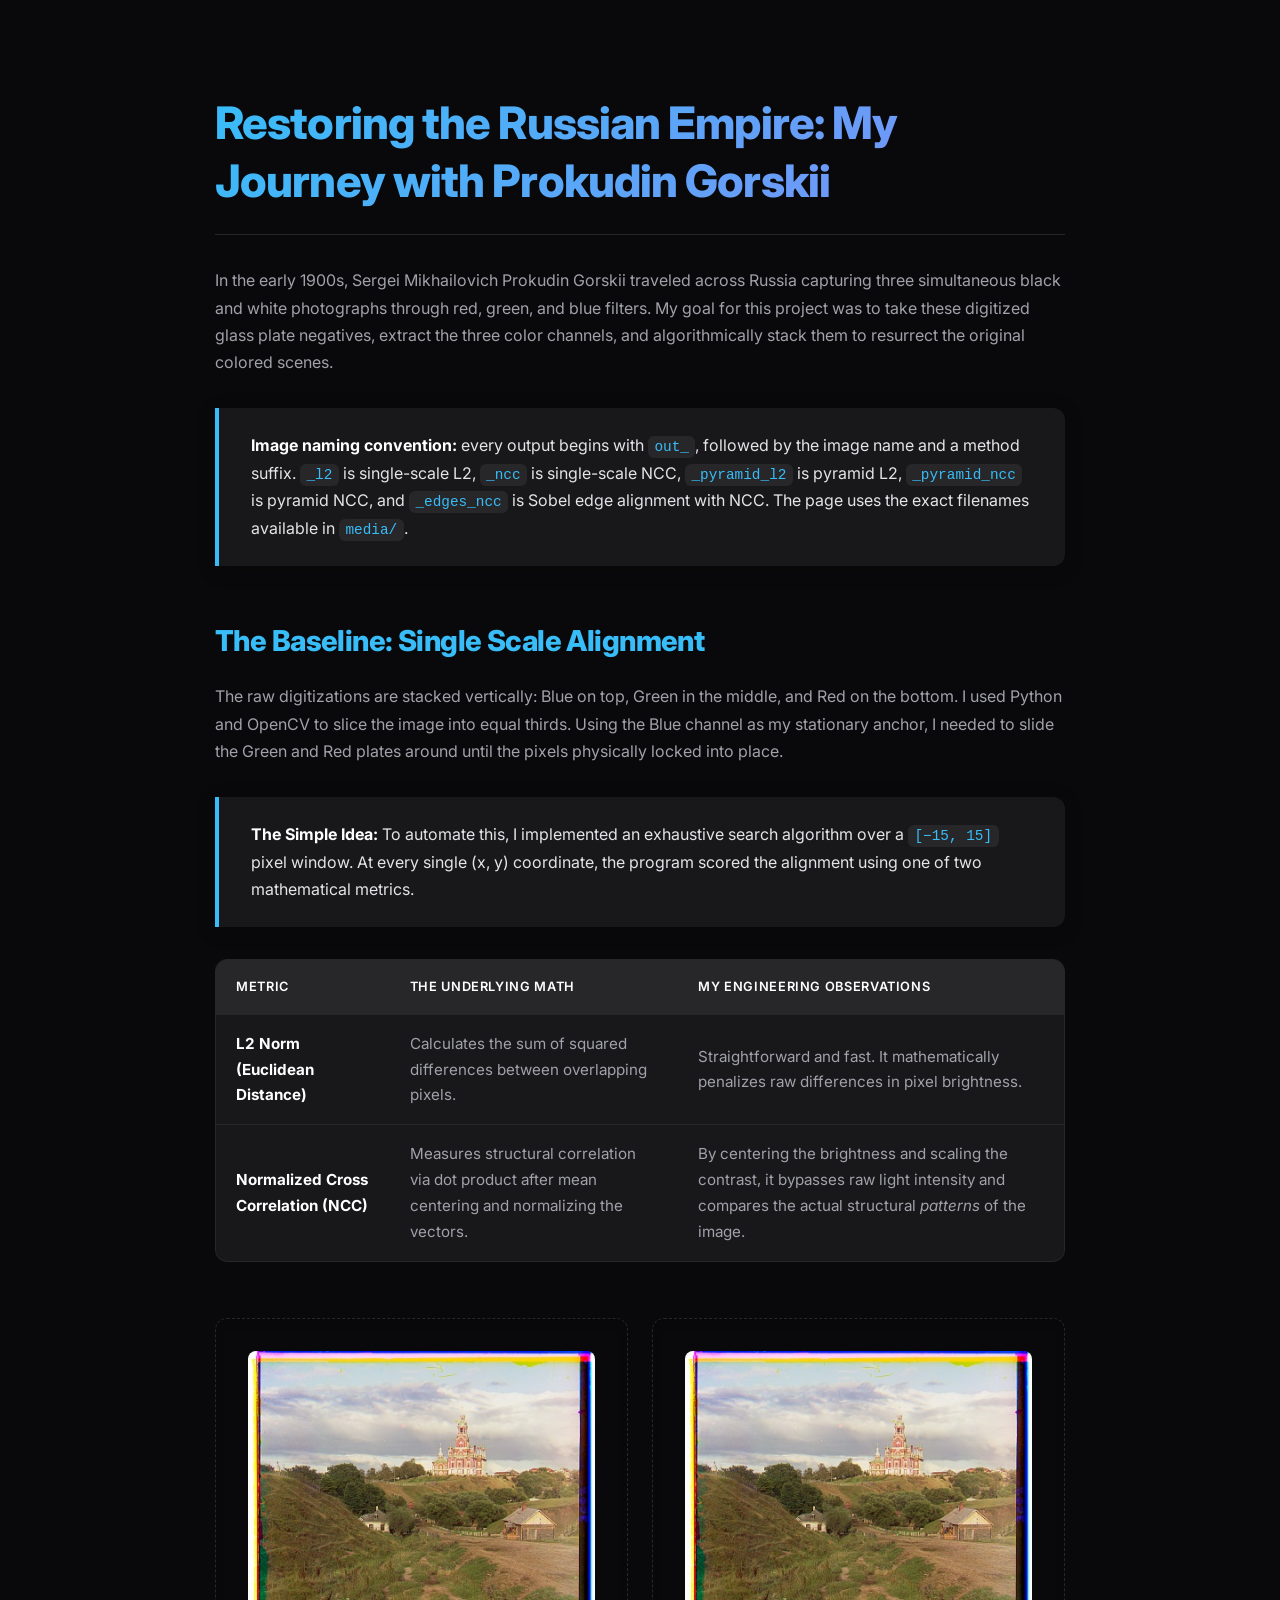
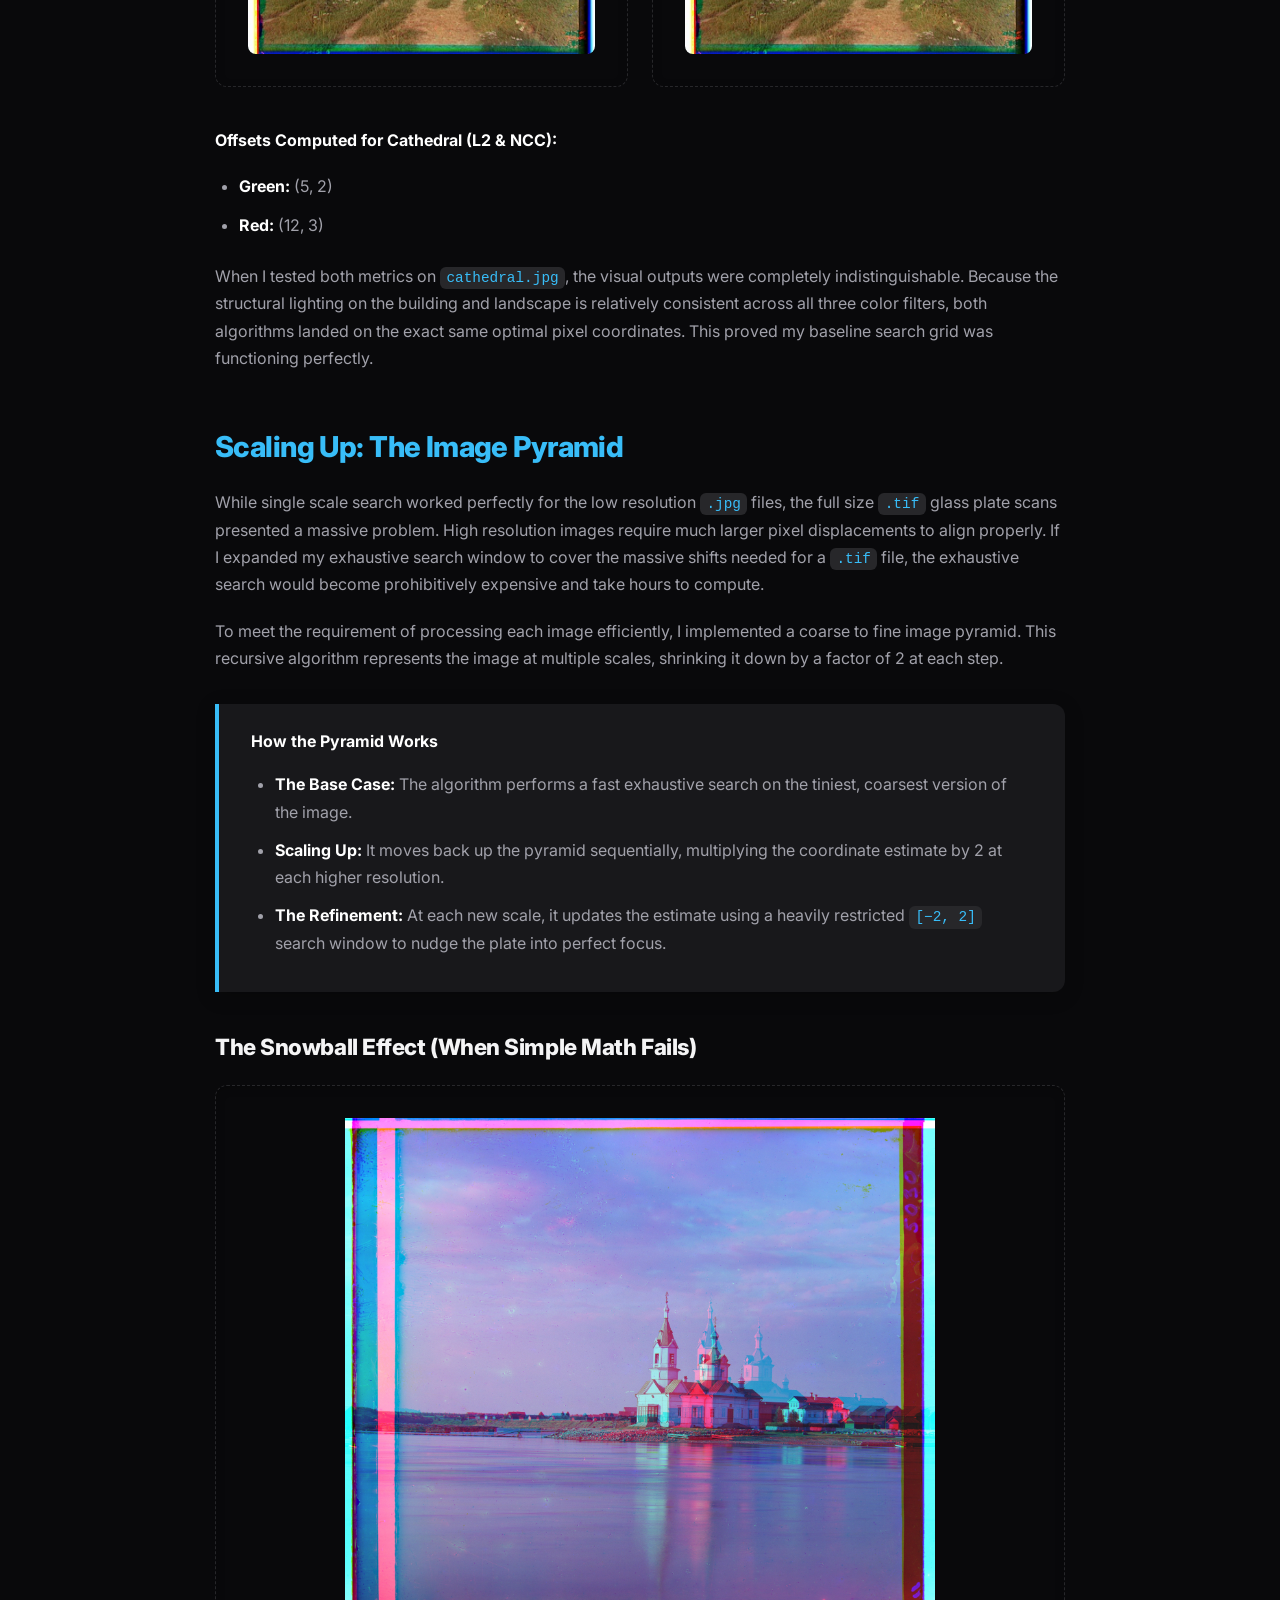
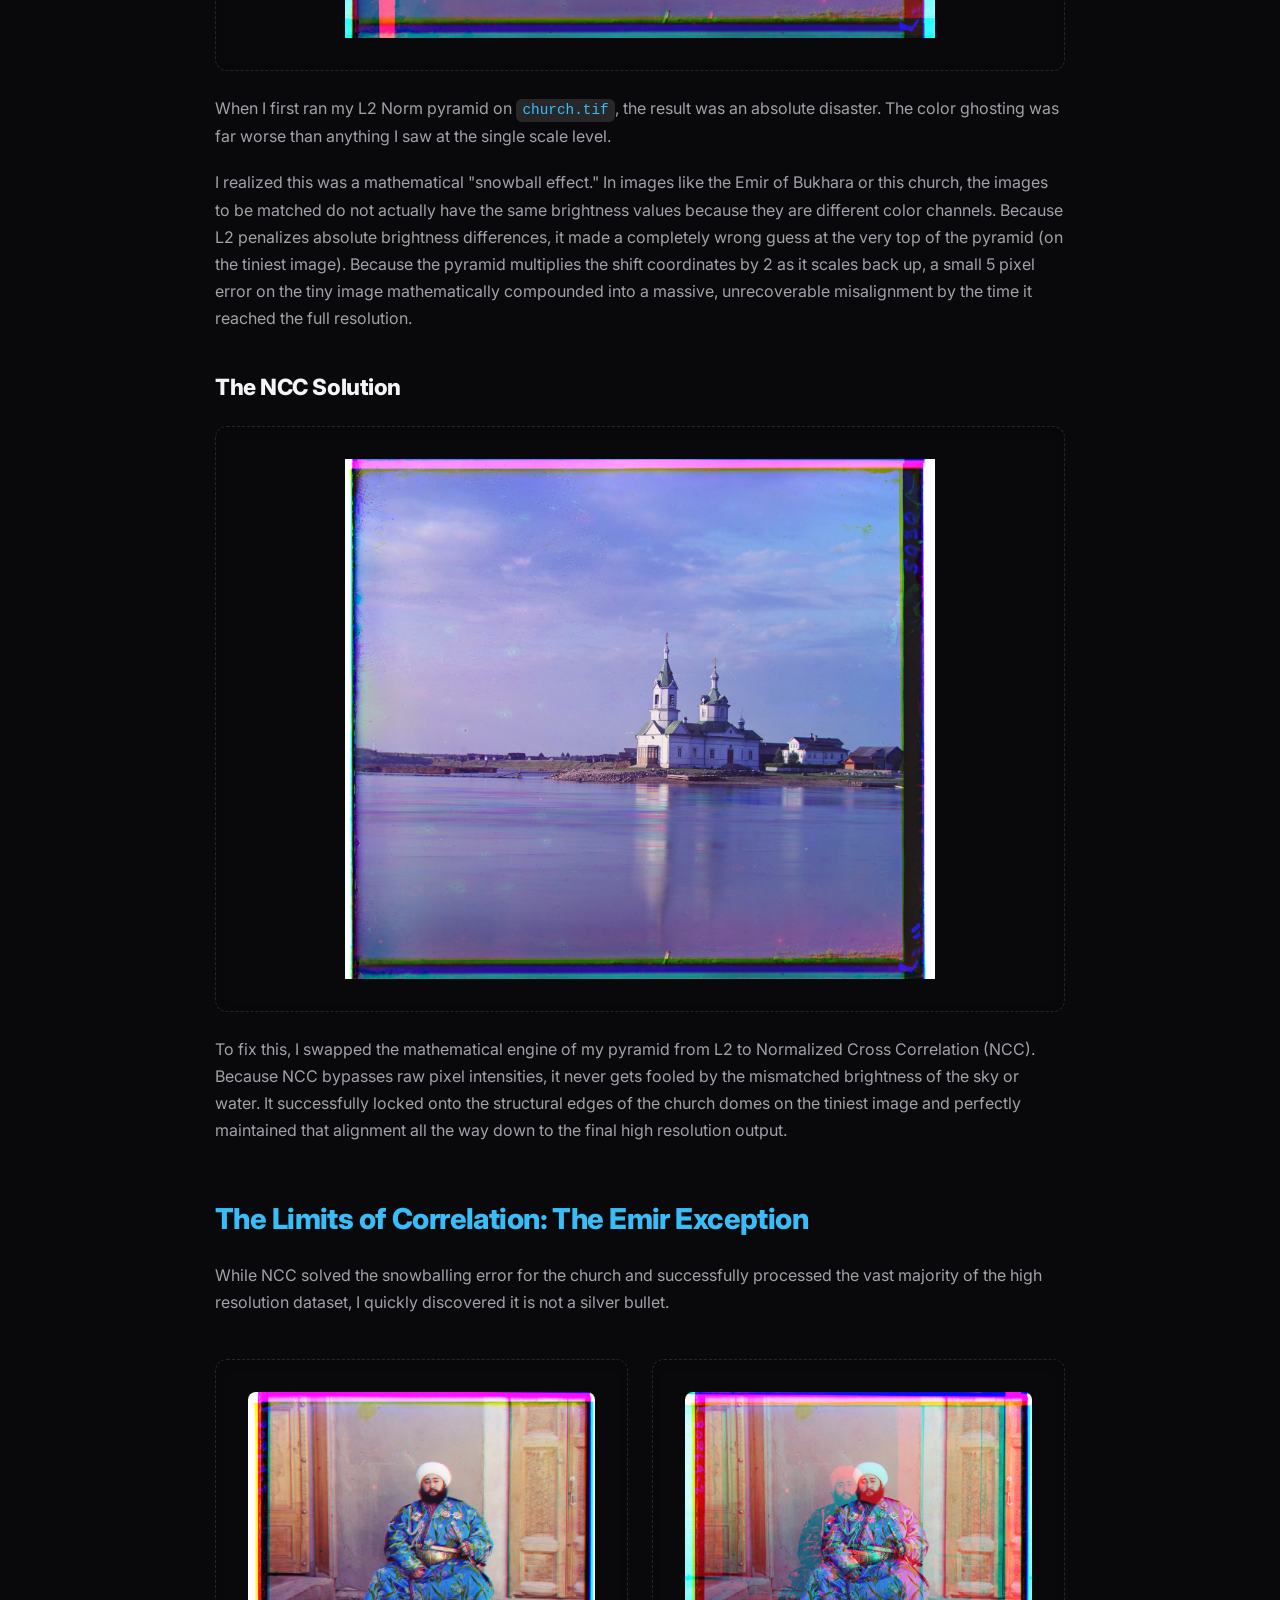
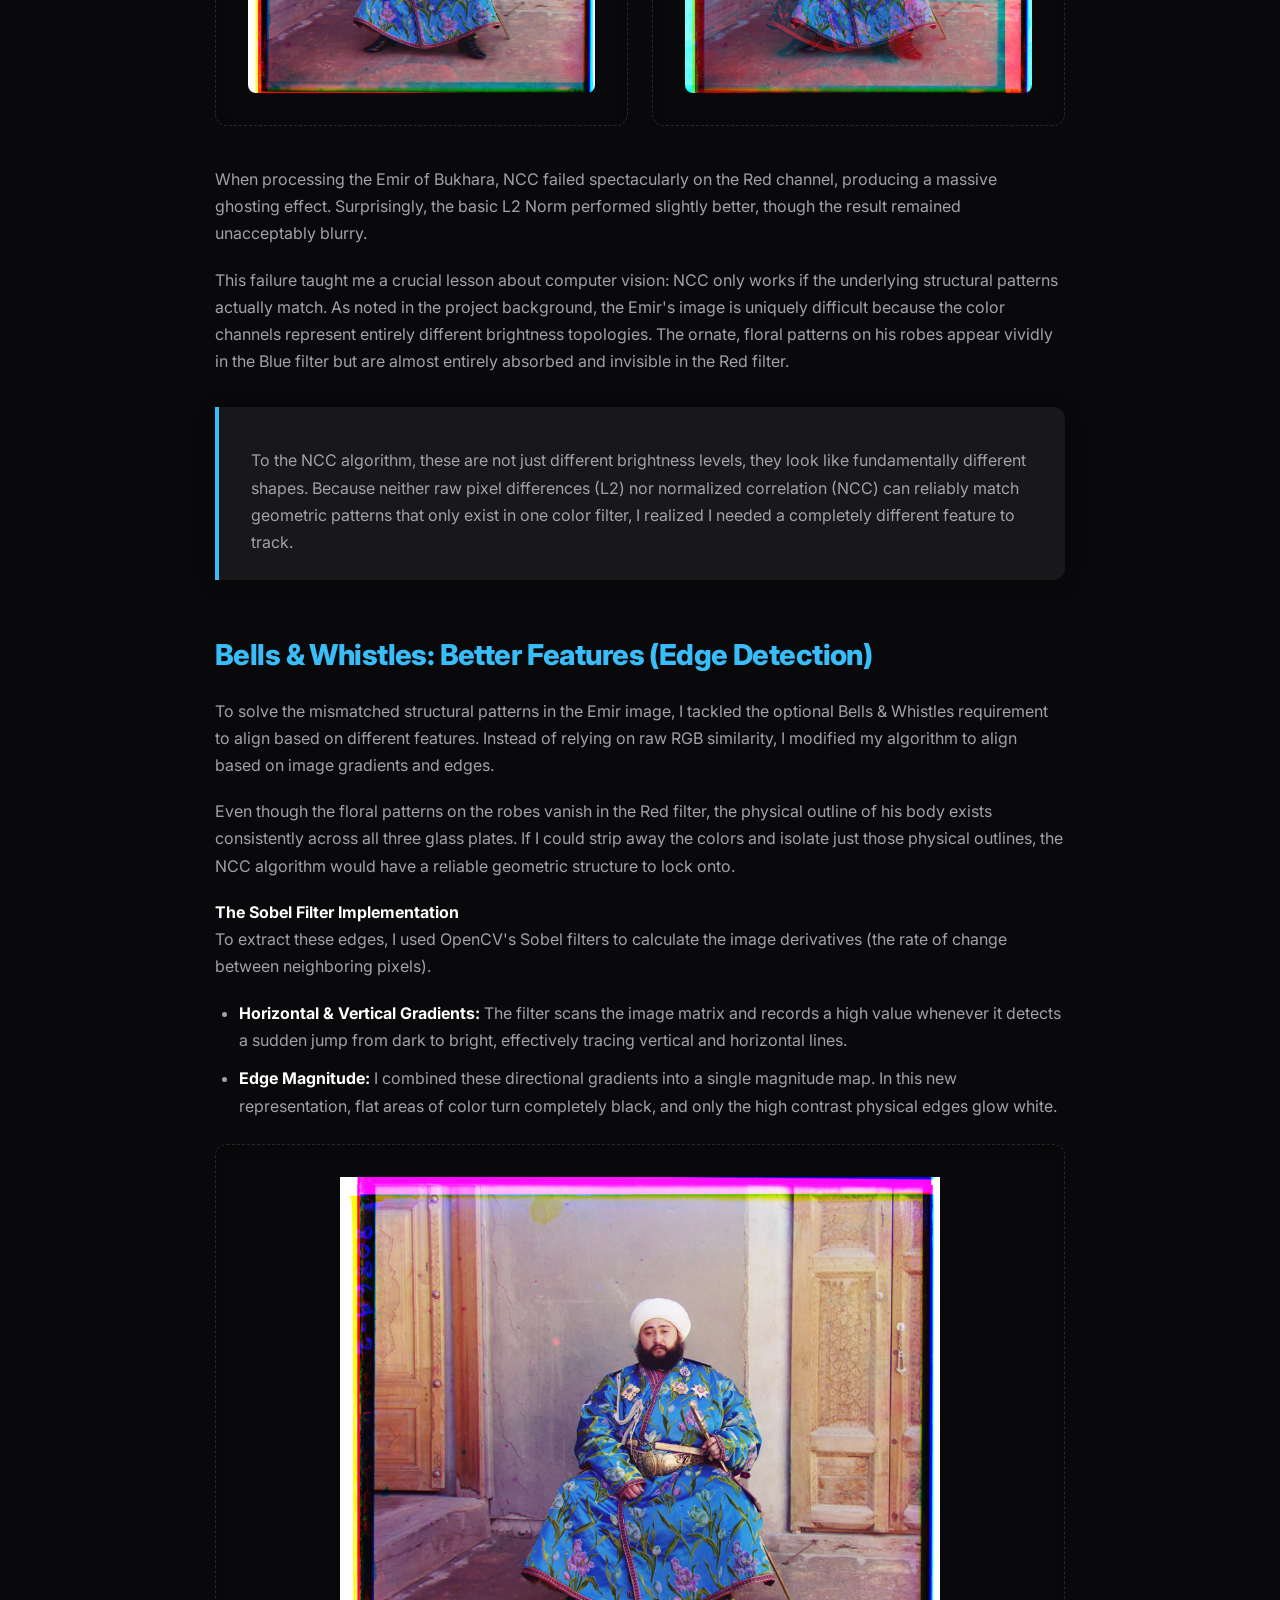
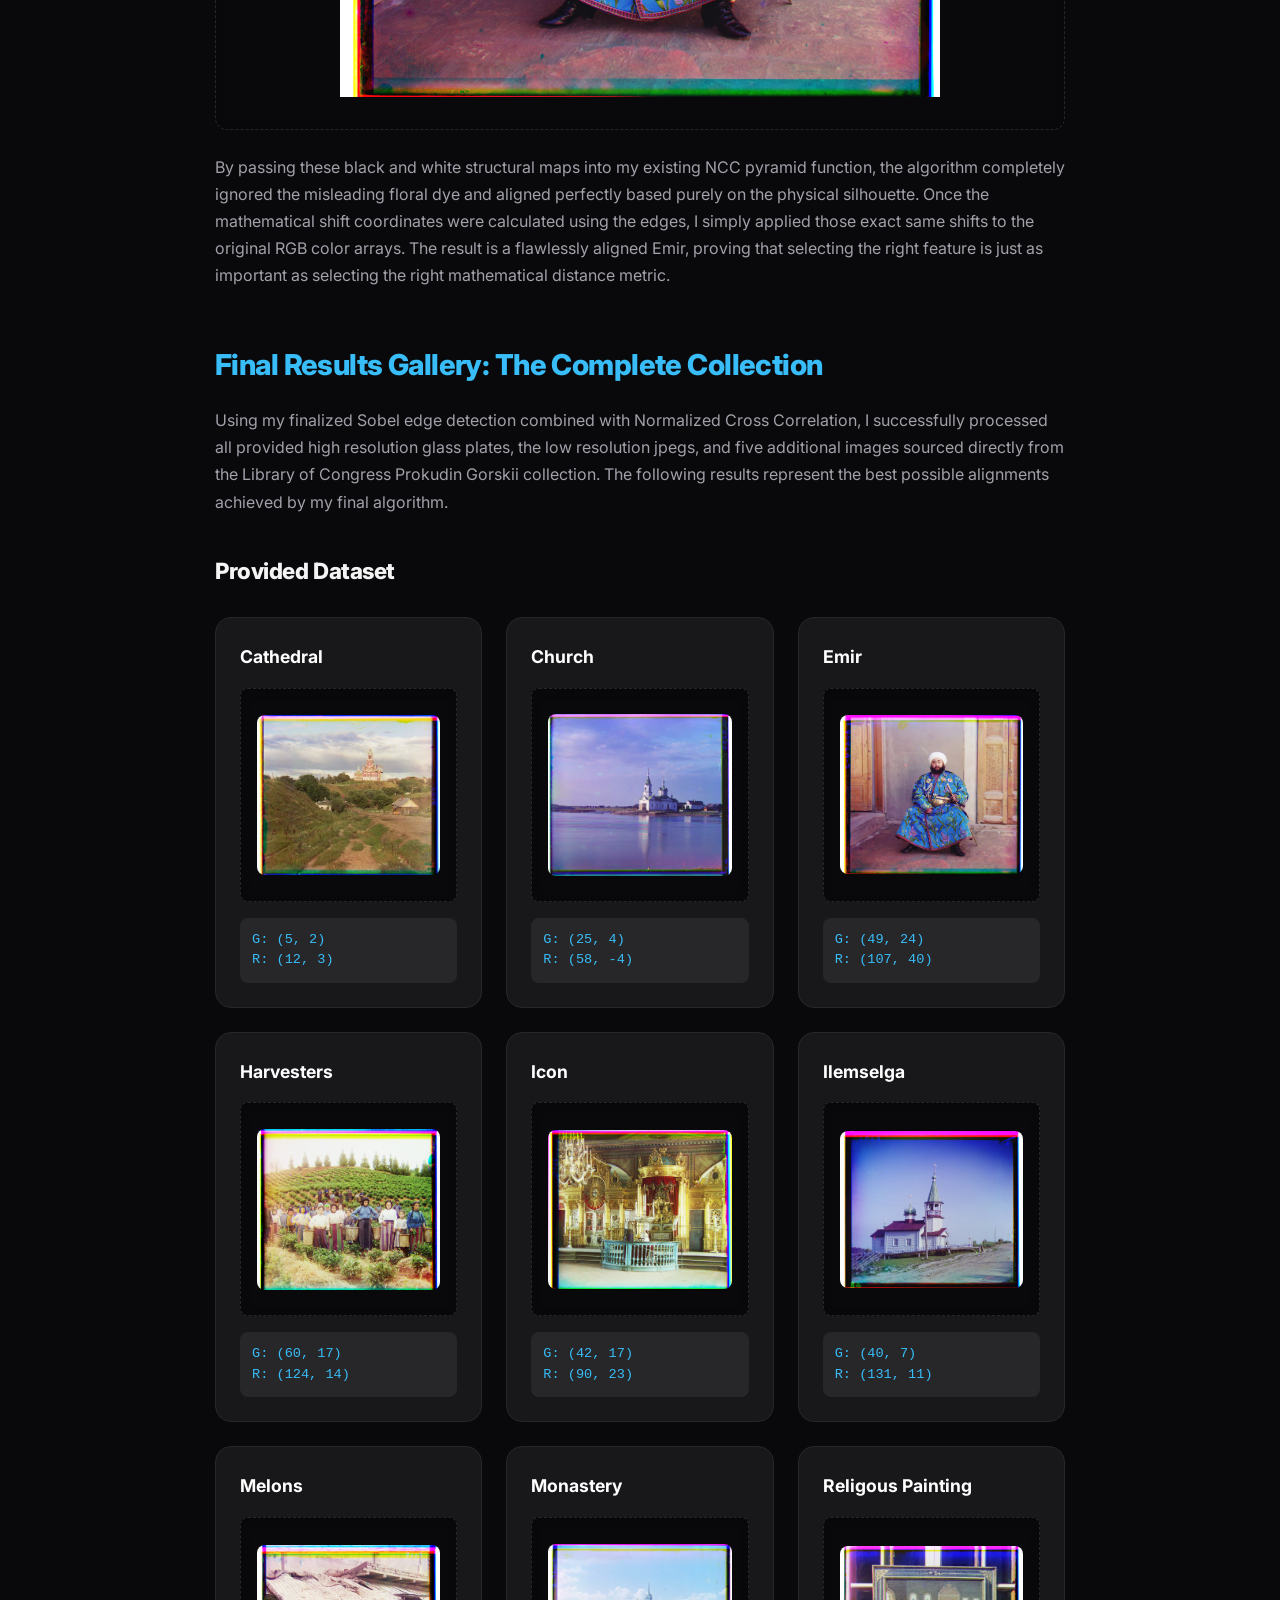
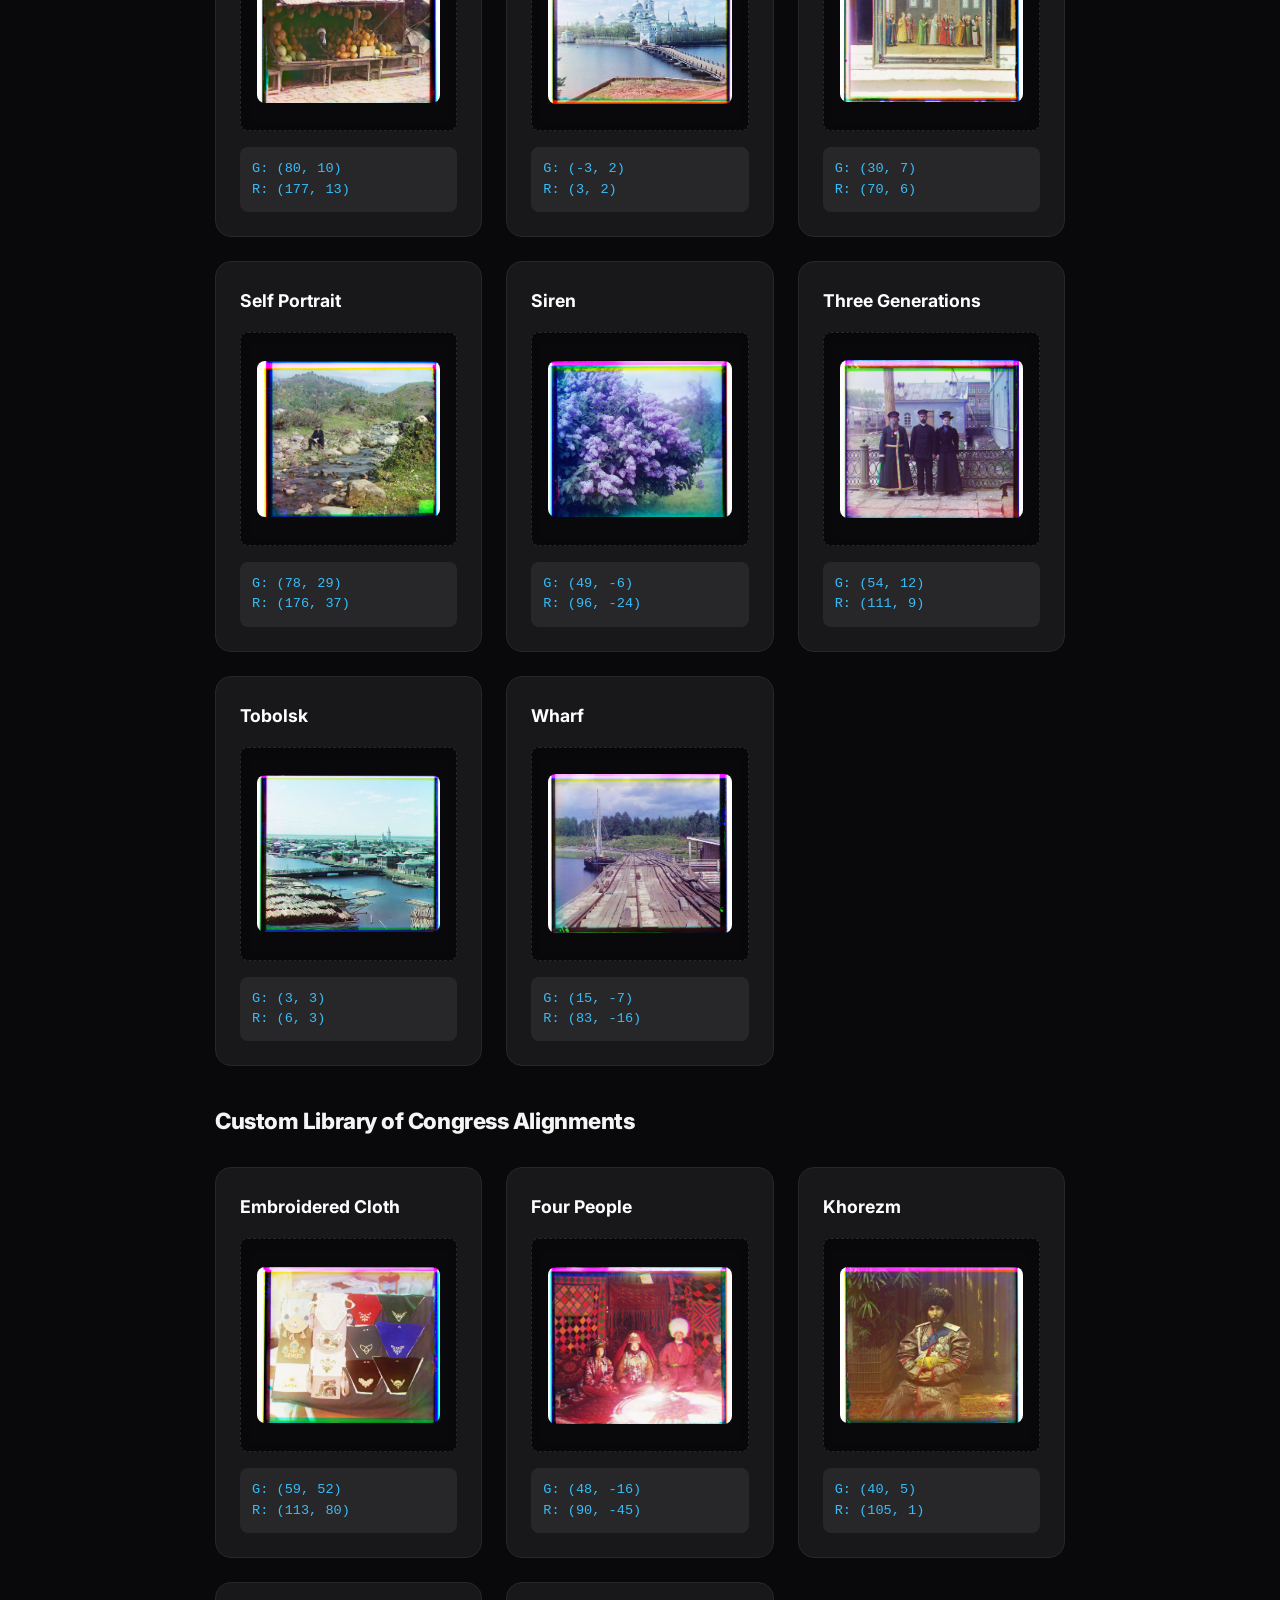
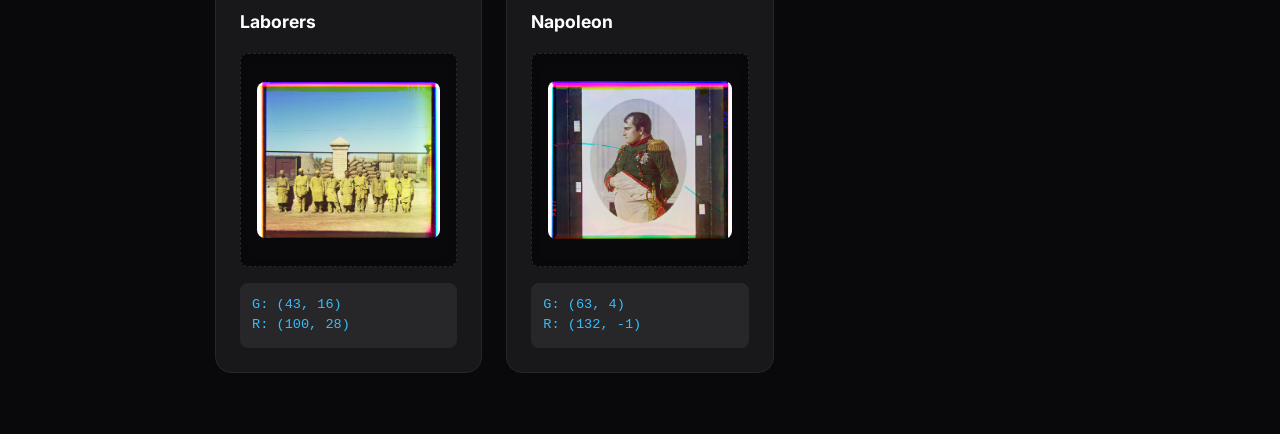
==== 1/index.html @ c51efae5 "project 1" ====
<!DOCTYPE html>
<html lang="en">
<head>
    <meta charset="UTF-8">
    <meta name="viewport" content="width=device-width, initial-scale=1.0">
    <title>Restoring the Russian Empire: My Journey with Prokudin Gorskii</title>
    <style>
        @import url('https://fonts.googleapis.com/css2?family=Inter:wght@400;600;800&display=swap');

        :root {
            --bg-color: #09090b; 
            --surface: #18181b; 
            --surface-hover: #27272a; 
            --border-color: #27272a;
            --text-main: #e4e4e7; 
            --text-muted: #a1a1aa; 
            --accent-color: #38bdf8; 
            --accent-gradient: linear-gradient(135deg, #38bdf8, #818cf8);
        }

        body {
            font-family: 'Inter', -apple-system, BlinkMacSystemFont, sans-serif;
            line-height: 1.7;
            color: var(--text-main);
            background-color: var(--bg-color);
            max-width: 850px;
            margin: 0 auto;
            padding: 4rem 2rem;
        }

        h1, h2, h3 {
            color: #ffffff;
            line-height: 1.3;
            font-weight: 800;
            letter-spacing: -0.02em;
        }

        h1 { 
            font-size: 2.8rem; 
            background: var(--accent-gradient);
            -webkit-background-clip: text;
            -webkit-text-fill-color: transparent;
            border-bottom: 1px solid var(--border-color); 
            padding-bottom: 1.5rem;
            margin-bottom: 2rem;
        }
        
        h2 { font-size: 1.8rem; margin-top: 3.5rem; color: var(--accent-color); }
        h3 { font-size: 1.4rem; margin-top: 2.5rem; color: #f4f4f5; }

        p { margin-bottom: 1.2rem; color: var(--text-muted); }
        strong { color: #ffffff; }

        .callout {
            background-color: var(--surface);
            border-left: 4px solid var(--accent-color);
            padding: 1.5rem 2rem;
            margin: 2rem 0;
            border-radius: 0 12px 12px 0;
            box-shadow: 0 4px 20px rgba(0,0,0,0.2);
        }

        .callout p:last-child, .callout ul:last-child { margin-bottom: 0; }

        table {
            width: 100%;
            border-collapse: separate;
            border-spacing: 0;
            margin: 2rem 0;
            background: var(--surface);
            border-radius: 12px;
            overflow: hidden;
            border: 1px solid var(--border-color);
        }

        th, td {
            padding: 16px 20px;
            text-align: left;
            border-bottom: 1px solid var(--border-color);
        }

        td { color: var(--text-muted); font-size: 0.95rem; }
        
        th {
            background-color: var(--surface-hover);
            color: #ffffff;
            font-weight: 600;
            text-transform: uppercase;
            font-size: 0.8rem;
            letter-spacing: 0.05em;
        }

        tr:last-child td { border-bottom: none; }

        ul { padding-left: 1.5rem; margin-bottom: 1.5rem; color: var(--text-muted); }
        li { margin-bottom: 0.7rem; }

        code {
            background: var(--surface-hover);
            color: var(--accent-color);
            padding: 0.2rem 0.4rem;
            border-radius: 6px;
            font-family: ui-monospace, SFMono-Regular, Menlo, Monaco, Consolas, monospace;
            font-size: 0.9em;
        }

        .image-placeholder {
            background-color: var(--bg-color);
            border: 1px dashed var(--border-color);
            color: var(--text-muted);
            padding: 2rem;
            text-align: center;
            font-family: ui-monospace, monospace;
            font-size: 0.85rem;
            margin: 1.5rem 0;
            border-radius: 12px;
            display: flex;
            align-items: center;
            justify-content: center;
            min-height: 250px;
            box-shadow: inset 0 2px 10px rgba(0,0,0,0.2);
        }

        .image-placeholder img {
            display: block;
            width: 100%;
            height: auto;
            max-height: 520px;
            object-fit: contain;
            border-radius: 8px;
        }

        .side-by-side {
            display: grid;
            grid-template-columns: 1fr 1fr;
            gap: 1.5rem;
        }

        .gallery {
            display: grid;
            grid-template-columns: repeat(auto-fit, minmax(240px, 1fr));
            gap: 1.5rem;
            margin-top: 2rem;
        }

        .gallery-item {
            background: var(--surface);
            padding: 1.5rem;
            border-radius: 16px;
            border: 1px solid var(--border-color);
            transition: transform 0.2s ease, border-color 0.2s ease;
            display: flex;
            flex-direction: column;
        }

        .gallery-item:hover {
            transform: translateY(-4px);
            border-color: var(--text-muted);
        }

        .gallery-item strong {
            font-size: 1.1rem;
            margin-bottom: 1rem;
            display: block;
            color: #ffffff;
        }

        .gallery-item .image-placeholder {
            min-height: 180px;
            margin-top: 0;
            margin-bottom: 1rem;
            padding: 1rem;
            border-radius: 8px;
        }

        .coords {
            font-family: ui-monospace, monospace;
            font-size: 0.85rem;
            color: var(--accent-color);
            background: var(--surface-hover);
            padding: 0.75rem;
            border-radius: 8px;
            line-height: 1.5;
        }

        @media print {
            body { background: white; color: black; max-width: 100%; padding: 0; }
            h1, h2, h3, strong { color: black; -webkit-text-fill-color: black; }
            p, li, td { color: #333; }
            .callout { border-left-color: #222; background: #f5f5f5; box-shadow: none; }
            .gallery-item, table { border: 1px solid #ddd; background: white; }
            .gallery { page-break-inside: avoid; }
            .image-placeholder { background: #fafafa; border-color: #ccc; }
            code, .coords { background: #f5f5f5; color: black; }
        }
    </style>
</head>
<body>

    <h1>Restoring the Russian Empire: My Journey with Prokudin Gorskii</h1>

    <p>In the early 1900s, Sergei Mikhailovich Prokudin Gorskii traveled across Russia capturing three simultaneous black and white photographs through red, green, and blue filters. My goal for this project was to take these digitized glass plate negatives, extract the three color channels, and algorithmically stack them to resurrect the original colored scenes.</p>

    <div class="callout">
        <strong>Image naming convention:</strong> every output begins with <code>out_</code>, followed by the image name and a method suffix. <code>_l2</code> is single-scale L2, <code>_ncc</code> is single-scale NCC, <code>_pyramid_l2</code> is pyramid L2, <code>_pyramid_ncc</code> is pyramid NCC, and <code>_edges_ncc</code> is Sobel edge alignment with NCC. The page uses the exact filenames available in <code>media/</code>.
    </div>

    <h2>The Baseline: Single Scale Alignment</h2>
    
    <p>The raw digitizations are stacked vertically: Blue on top, Green in the middle, and Red on the bottom. I used Python and OpenCV to slice the image into equal thirds. Using the Blue channel as my stationary anchor, I needed to slide the Green and Red plates around until the pixels physically locked into place.</p>

    <div class="callout">
        <strong>The Simple Idea:</strong> To automate this, I implemented an exhaustive search algorithm over a <code>[−15, 15]</code> pixel window. At every single (x, y) coordinate, the program scored the alignment using one of two mathematical metrics.
    </div>

    <table>
        <thead>
            <tr>
                <th>Metric</th>
                <th>The Underlying Math</th>
                <th>My Engineering Observations</th>
            </tr>
        </thead>
        <tbody>
            <tr>
                <td><strong>L2 Norm (Euclidean Distance)</strong></td>
                <td>Calculates the sum of squared differences between overlapping pixels.</td>
                <td>Straightforward and fast. It mathematically penalizes raw differences in pixel brightness.</td>
            </tr>
            <tr>
                <td><strong>Normalized Cross Correlation (NCC)</strong></td>
                <td>Measures structural correlation via dot product after mean centering and normalizing the vectors.</td>
                <td>By centering the brightness and scaling the contrast, it bypasses raw light intensity and compares the actual structural <em>patterns</em> of the image.</td>
            </tr>
        </tbody>
    </table>

    <div class="side-by-side">
        <div class="image-placeholder">
            <img src="media/out_cathedral_l2.jpg" alt="Cathedral aligned with single-scale L2">
    
        </div>
        <div class="image-placeholder">
            <img src="media/out_cathedral_ncc.jpg" alt="Cathedral aligned with single-scale NCC">

        </div>
    </div>

    <p><strong>Offsets Computed for Cathedral (L2 & NCC):</strong></p>
    <ul>
        <li><strong>Green:</strong> (5, 2)</li>
        <li><strong>Red:</strong> (12, 3)</li>
    </ul>

    <p>When I tested both metrics on <code>cathedral.jpg</code>, the visual outputs were completely indistinguishable. Because the structural lighting on the building and landscape is relatively consistent across all three color filters, both algorithms landed on the exact same optimal pixel coordinates. This proved my baseline search grid was functioning perfectly.</p>

    <h2>Scaling Up: The Image Pyramid</h2>

    <p>While single scale search worked perfectly for the low resolution <code>.jpg</code> files, the full size <code>.tif</code> glass plate scans presented a massive problem. High resolution images require much larger pixel displacements to align properly. If I expanded my exhaustive search window to cover the massive shifts needed for a <code>.tif</code> file, the exhaustive search would become prohibitively expensive and take hours to compute.</p>

    <p>To meet the requirement of processing each image efficiently, I implemented a coarse to fine image pyramid. This recursive algorithm represents the image at multiple scales, shrinking it down by a factor of 2 at each step.</p>

    <div class="callout">
        <strong>How the Pyramid Works</strong>
        <ul>
            <li><strong>The Base Case:</strong> The algorithm performs a fast exhaustive search on the tiniest, coarsest version of the image.</li>
            <li><strong>Scaling Up:</strong> It moves back up the pyramid sequentially, multiplying the coordinate estimate by 2 at each higher resolution.</li>
            <li><strong>The Refinement:</strong> At each new scale, it updates the estimate using a heavily restricted <code>[−2, 2]</code> search window to nudge the plate into perfect focus.</li>
        </ul>
    </div>

    <h3>The Snowball Effect (When Simple Math Fails)</h3>

    <div class="image-placeholder">
        <img src="media/out_church_pyramid_l2.jpg" alt="Church aligned with pyramid L2">
    
    </div>

    <p>When I first ran my L2 Norm pyramid on <code>church.tif</code>, the result was an absolute disaster. The color ghosting was far worse than anything I saw at the single scale level.</p>

    <p>I realized this was a mathematical "snowball effect." In images like the Emir of Bukhara or this church, the images to be matched do not actually have the same brightness values because they are different color channels. Because L2 penalizes absolute brightness differences, it made a completely wrong guess at the very top of the pyramid (on the tiniest image). Because the pyramid multiplies the shift coordinates by 2 as it scales back up, a small 5 pixel error on the tiny image mathematically compounded into a massive, unrecoverable misalignment by the time it reached the full resolution.</p>

    <h3>The NCC Solution</h3>

    <div class="image-placeholder">
        <img src="media/out_church_pyramid_ncc.jpg" alt="Church aligned NCC Pyramid">
    </div>

    <p>To fix this, I swapped the mathematical engine of my pyramid from L2 to Normalized Cross Correlation (NCC). Because NCC bypasses raw pixel intensities, it never gets fooled by the mismatched brightness of the sky or water. It successfully locked onto the structural edges of the church domes on the tiniest image and perfectly maintained that alignment all the way down to the final high resolution output.</p>


    <h2>The Limits of Correlation: The Emir Exception</h2>

    <p>While NCC solved the snowballing error for the church and successfully processed the vast majority of the high resolution dataset, I quickly discovered it is not a silver bullet.</p>

    <div class="side-by-side">
        <div class="image-placeholder">
            <img src="media/out_emir_pyramid_l2.jpg" alt="Emir aligned with pyramid L2">

        </div>
        <div class="image-placeholder">
            <img src="media/out_emir_pyramid_ncc.jpg" alt="Emir NCC Pyramid">

        </div>
    </div>

    <p>When processing the Emir of Bukhara, NCC failed spectacularly on the Red channel, producing a massive ghosting effect. Surprisingly, the basic L2 Norm performed slightly better, though the result remained unacceptably blurry.</p>

    <p>This failure taught me a crucial lesson about computer vision: NCC only works if the underlying structural patterns actually match. As noted in the project background, the Emir's image is uniquely difficult because the color channels represent entirely different brightness topologies. The ornate, floral patterns on his robes appear vividly in the Blue filter but are almost entirely absorbed and invisible in the Red filter.</p>

    <div class="callout">
        <p>To the NCC algorithm, these are not just different brightness levels, they look like fundamentally different shapes. Because neither raw pixel differences (L2) nor normalized correlation (NCC) can reliably match geometric patterns that only exist in one color filter, I realized I needed a completely different feature to track.</p>
    </div>

    <h2>Bells & Whistles: Better Features (Edge Detection)</h2>

    <p>To solve the mismatched structural patterns in the Emir image, I tackled the optional Bells & Whistles requirement to align based on different features. Instead of relying on raw RGB similarity, I modified my algorithm to align based on image gradients and edges.</p>

    <p>Even though the floral patterns on the robes vanish in the Red filter, the physical outline of his body exists consistently across all three glass plates. If I could strip away the colors and isolate just those physical outlines, the NCC algorithm would have a reliable geometric structure to lock onto.</p>

    <p><strong>The Sobel Filter Implementation</strong><br>
    To extract these edges, I used OpenCV's Sobel filters to calculate the image derivatives (the rate of change between neighboring pixels).</p>

    <ul>
        <li><strong>Horizontal & Vertical Gradients:</strong> The filter scans the image matrix and records a high value whenever it detects a sudden jump from dark to bright, effectively tracing vertical and horizontal lines.</li>
        <li><strong>Edge Magnitude:</strong> I combined these directional gradients into a single magnitude map. In this new representation, flat areas of color turn completely black, and only the high contrast physical edges glow white.</li>
    </ul>

    <div class="image-placeholder">
        <img src="media/out_emir_edges_ncc.jpg" alt="Emir aligned using Sobel edges and NCC">
    </div>

    <p>By passing these black and white structural maps into my existing NCC pyramid function, the algorithm completely ignored the misleading floral dye and aligned perfectly based purely on the physical silhouette. Once the mathematical shift coordinates were calculated using the edges, I simply applied those exact same shifts to the original RGB color arrays. The result is a flawlessly aligned Emir, proving that selecting the right feature is just as important as selecting the right mathematical distance metric.</p>

    <h2>Final Results Gallery: The Complete Collection</h2>

    <p>Using my finalized Sobel edge detection combined with Normalized Cross Correlation, I successfully processed all provided high resolution glass plates, the low resolution jpegs, and five additional images sourced directly from the Library of Congress Prokudin Gorskii collection. The following results represent the best possible alignments achieved by my final algorithm.</p>

    <h3>Provided Dataset</h3>
    <div class="gallery">
        <div class="gallery-item">
            <strong>Cathedral</strong>
            <div class="image-placeholder"><img src="media/out_cathedral_ncc.jpg" alt="Cathedral aligned with NCC"></div>
            <span class="coords">G: (5, 2)<br>R: (12, 3)</span>
        </div>
        <div class="gallery-item">
            <strong>Church</strong>
            <div class="image-placeholder"><img src="media/out_church_edges_ncc.jpg" alt="Church aligned with Sobel edges and NCC"></div>
            <span class="coords">G: (25, 4)<br>R: (58, -4)</span>
        </div>
        <div class="gallery-item">
            <strong>Emir</strong>
            <div class="image-placeholder"><img src="media/out_emir_edges_ncc.jpg" alt="Emir aligned with Sobel edges and NCC"></div>
            <span class="coords">G: (49, 24)<br>R: (107, 40)</span>
        </div>
        <div class="gallery-item">
            <strong>Harvesters</strong>
            <div class="image-placeholder"><img src="media/out_harvesters_edges_ncc.jpg" alt="Harvesters aligned with Sobel edges and NCC"></div>
            <span class="coords">G: (60, 17)<br>R: (124, 14)</span>
        </div>
        <div class="gallery-item">
            <strong>Icon</strong>
            <div class="image-placeholder"><img src="media/out_icon_edges_ncc.jpg" alt="Icon aligned with Sobel edges and NCC"></div>
            <span class="coords">G: (42, 17)<br>R: (90, 23)</span>
        </div>
        <div class="gallery-item">
            <strong>Ilemselga</strong>
            <div class="image-placeholder"><img src="media/out_ilemselga_edges_ncc.jpg" alt="Ilemselga aligned with Sobel edges and NCC"></div>
            <span class="coords">G: (40, 7)<br>R: (131, 11)</span>
        </div>
        <div class="gallery-item">
            <strong>Melons</strong>
            <div class="image-placeholder"><img src="media/out_melons_edges_ncc.jpg" alt="Melons aligned with Sobel edges and NCC"></div>
            <span class="coords">G: (80, 10)<br>R: (177, 13)</span>
        </div>
        <div class="gallery-item">
            <strong>Monastery</strong>
            <div class="image-placeholder"><img src="media/out_monastery_ncc.jpg" alt="Monastery aligned with NCC"></div>
            <span class="coords">G: (-3, 2)<br>R: (3, 2)</span>
        </div>
        <div class="gallery-item">
            <strong>Religous Painting</strong>
            <div class="image-placeholder"><img src="media/out_religous_painting_edges_ncc.jpg" alt="Religious painting aligned with Sobel edges and NCC"></div>
            <span class="coords">G: (30, 7)<br>R: (70, 6)</span>
        </div>
        <div class="gallery-item">
            <strong>Self Portrait</strong>
            <div class="image-placeholder"><img src="media/out_self_portrait_edges_ncc.jpg" alt="Self portrait aligned with Sobel edges and NCC"></div>
            <span class="coords">G: (78, 29)<br>R: (176, 37)</span>
        </div>
        <div class="gallery-item">
            <strong>Siren</strong>
            <div class="image-placeholder"><img src="media/out_siren_edges_ncc.jpg" alt="Siren aligned with Sobel edges and NCC"></div>
            <span class="coords">G: (49, -6)<br>R: (96, -24)</span>
        </div>
        <div class="gallery-item">
            <strong>Three Generations</strong>
            <div class="image-placeholder"><img src="media/out_three_generations_edges_ncc.jpg" alt="Three generations aligned with Sobel edges and NCC"></div>
            <span class="coords">G: (54, 12)<br>R: (111, 9)</span>
        </div>
        <div class="gallery-item">
            <strong>Tobolsk</strong>
            <div class="image-placeholder"><img src="media/out_tobolsk_ncc.jpg" alt="Tobolsk aligned with NCC"></div>
            <span class="coords">G: (3, 3)<br>R: (6, 3)</span>
        </div>
        <div class="gallery-item">
            <strong>Wharf</strong>
            <div class="image-placeholder"><img src="media/out_wharf_edges_ncc.jpg" alt="Wharf aligned with Sobel edges and NCC"></div>
            <span class="coords">G: (15, -7)<br>R: (83, -16)</span>
        </div>
    </div>

    <h3>Custom Library of Congress Alignments</h3>
    <div class="gallery">
        <div class="gallery-item">
            <strong>Embroidered Cloth</strong>
            <div class="image-placeholder"><img src="media/out_embroidered_cloth_pouches_edges_ncc.jpg" alt="Embroidered cloth aligned with Sobel edges and NCC"></div>
            <span class="coords">G: (59, 52)<br>R: (113, 80)</span>
        </div>
        <div class="gallery-item">
            <strong>Four People</strong>
            <div class="image-placeholder"><img src="media/out_four_people_edges_ncc.jpg" alt="Four people aligned with Sobel edges and NCC"></div>
            <span class="coords">G: (48, -16)<br>R: (90, -45)</span>
        </div>
        <div class="gallery-item">
            <strong>Khorezm</strong>
            <div class="image-placeholder"><img src="media/out_khorezm_edges_ncc.jpg" alt="Khorezm aligned with Sobel edges and NCC"></div>
            <span class="coords">G: (40, 5)<br>R: (105, 1)</span>
        </div>
        <div class="gallery-item">
            <strong>Laborers</strong>
            <div class="image-placeholder"><img src="media/out_laborers_edges_ncc.jpg" alt="Laborers aligned with Sobel edges and NCC"></div>
            <span class="coords">G: (43, 16)<br>R: (100, 28)</span>
        </div>
        <div class="gallery-item">
            <strong>Napoleon</strong>
            <div class="image-placeholder"><img src="media/out_napoleon_edges_ncc.jpg" alt="Napoleon aligned with Sobel edges and NCC"></div>
            <span class="coords">G: (63, 4)<br>R: (132, -1)</span>
        </div>
    </div>

</body>
</html>
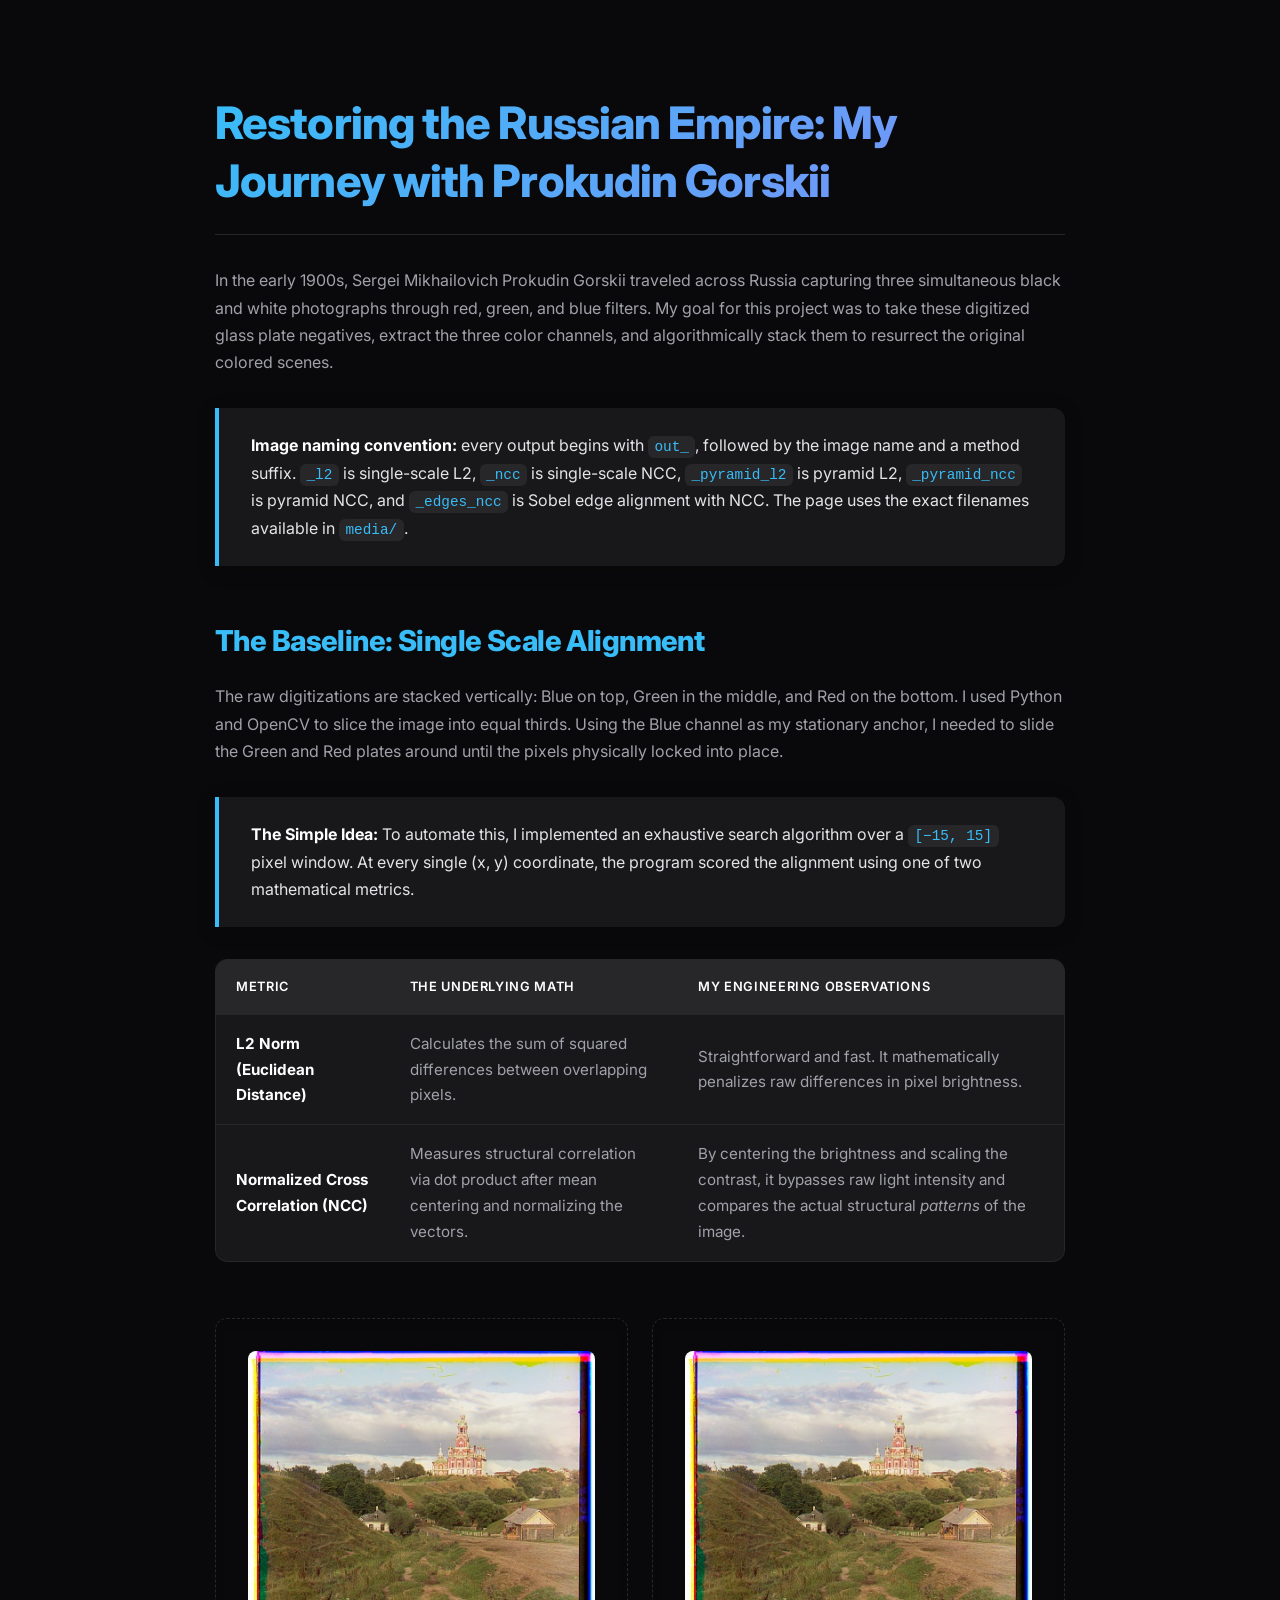
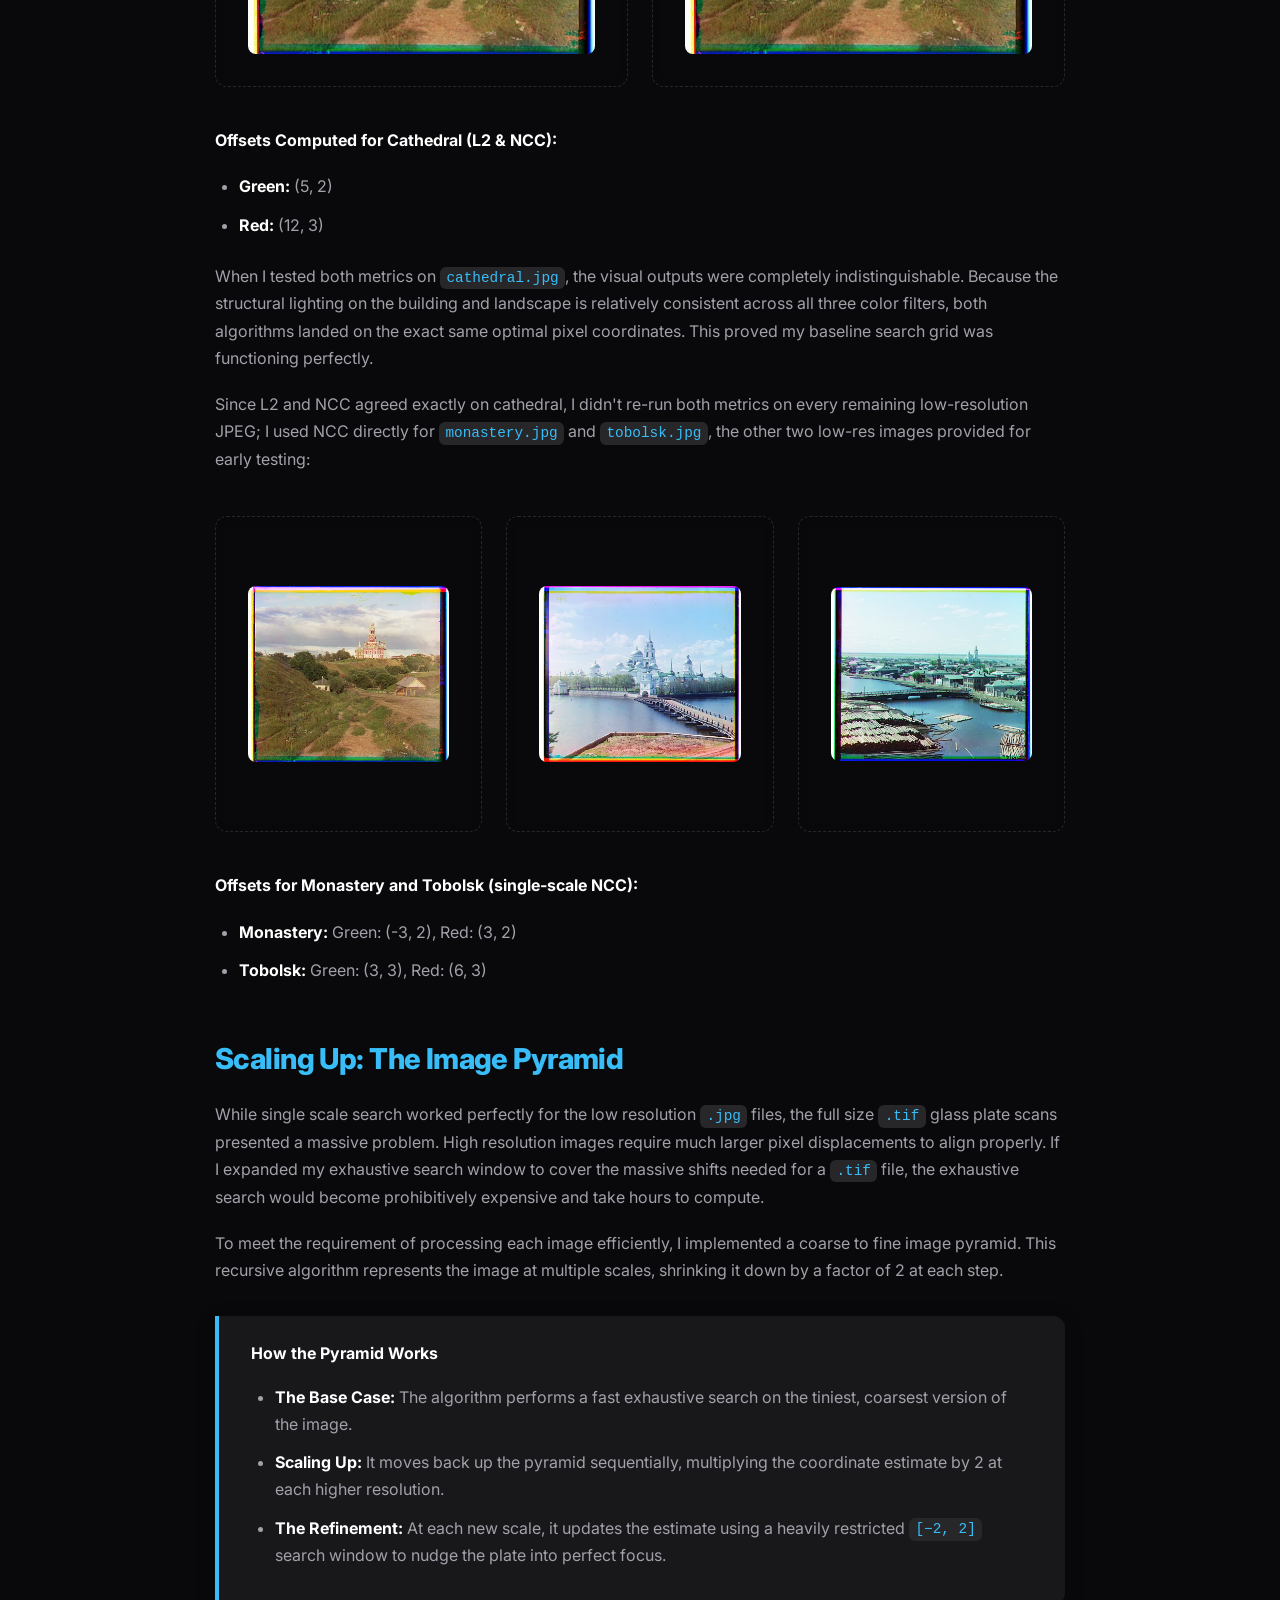
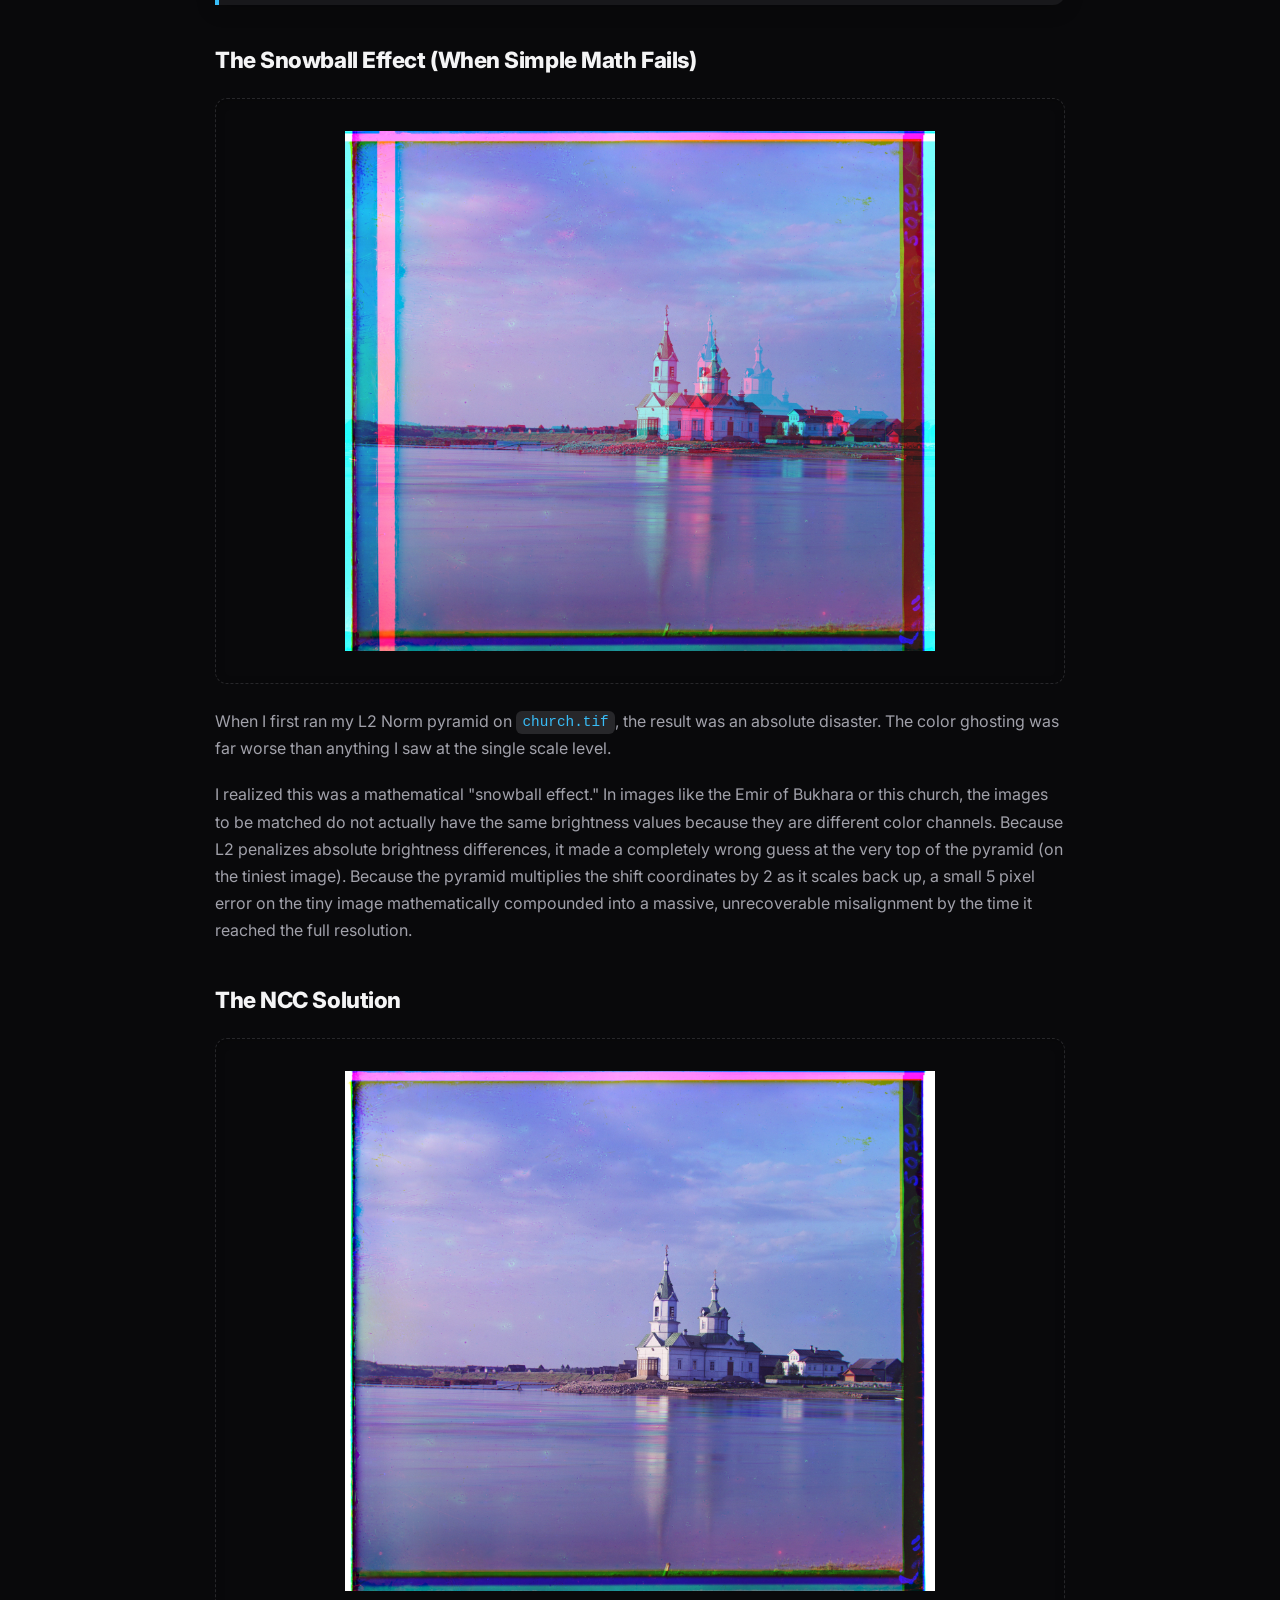
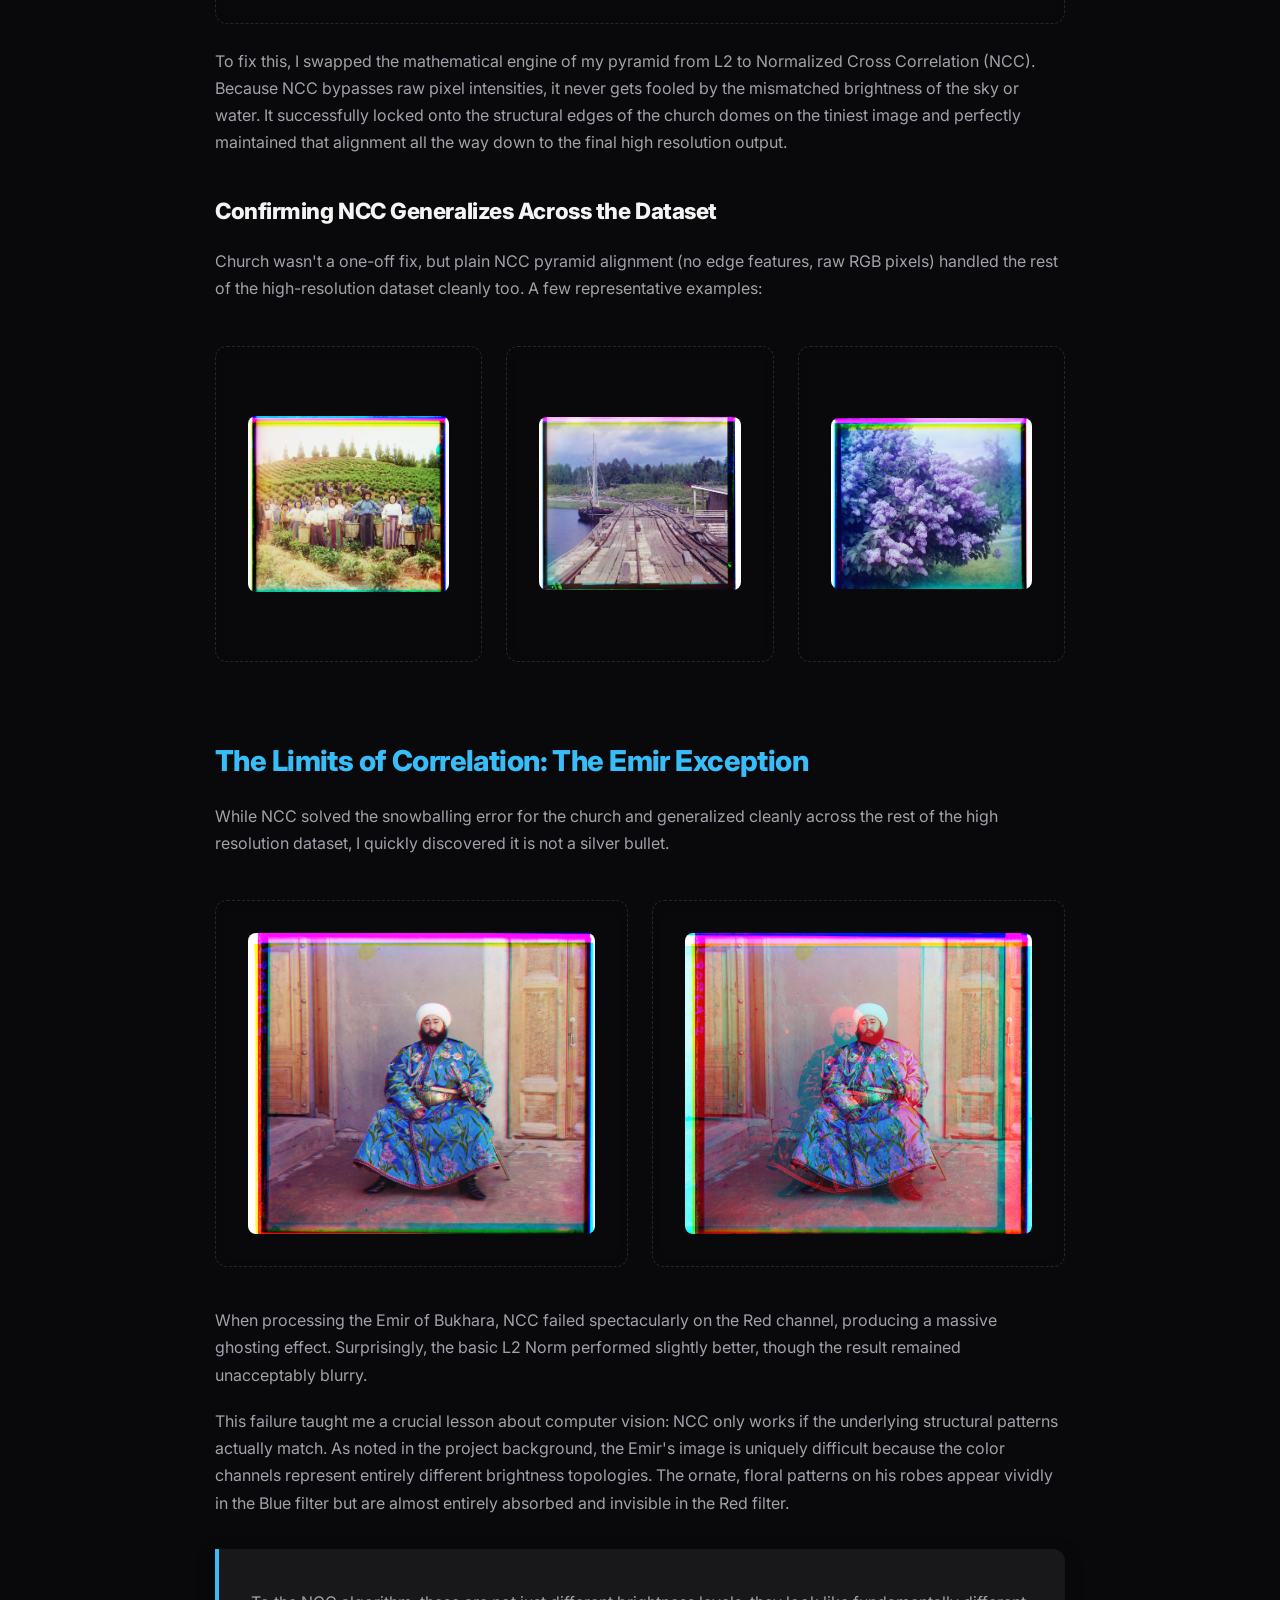
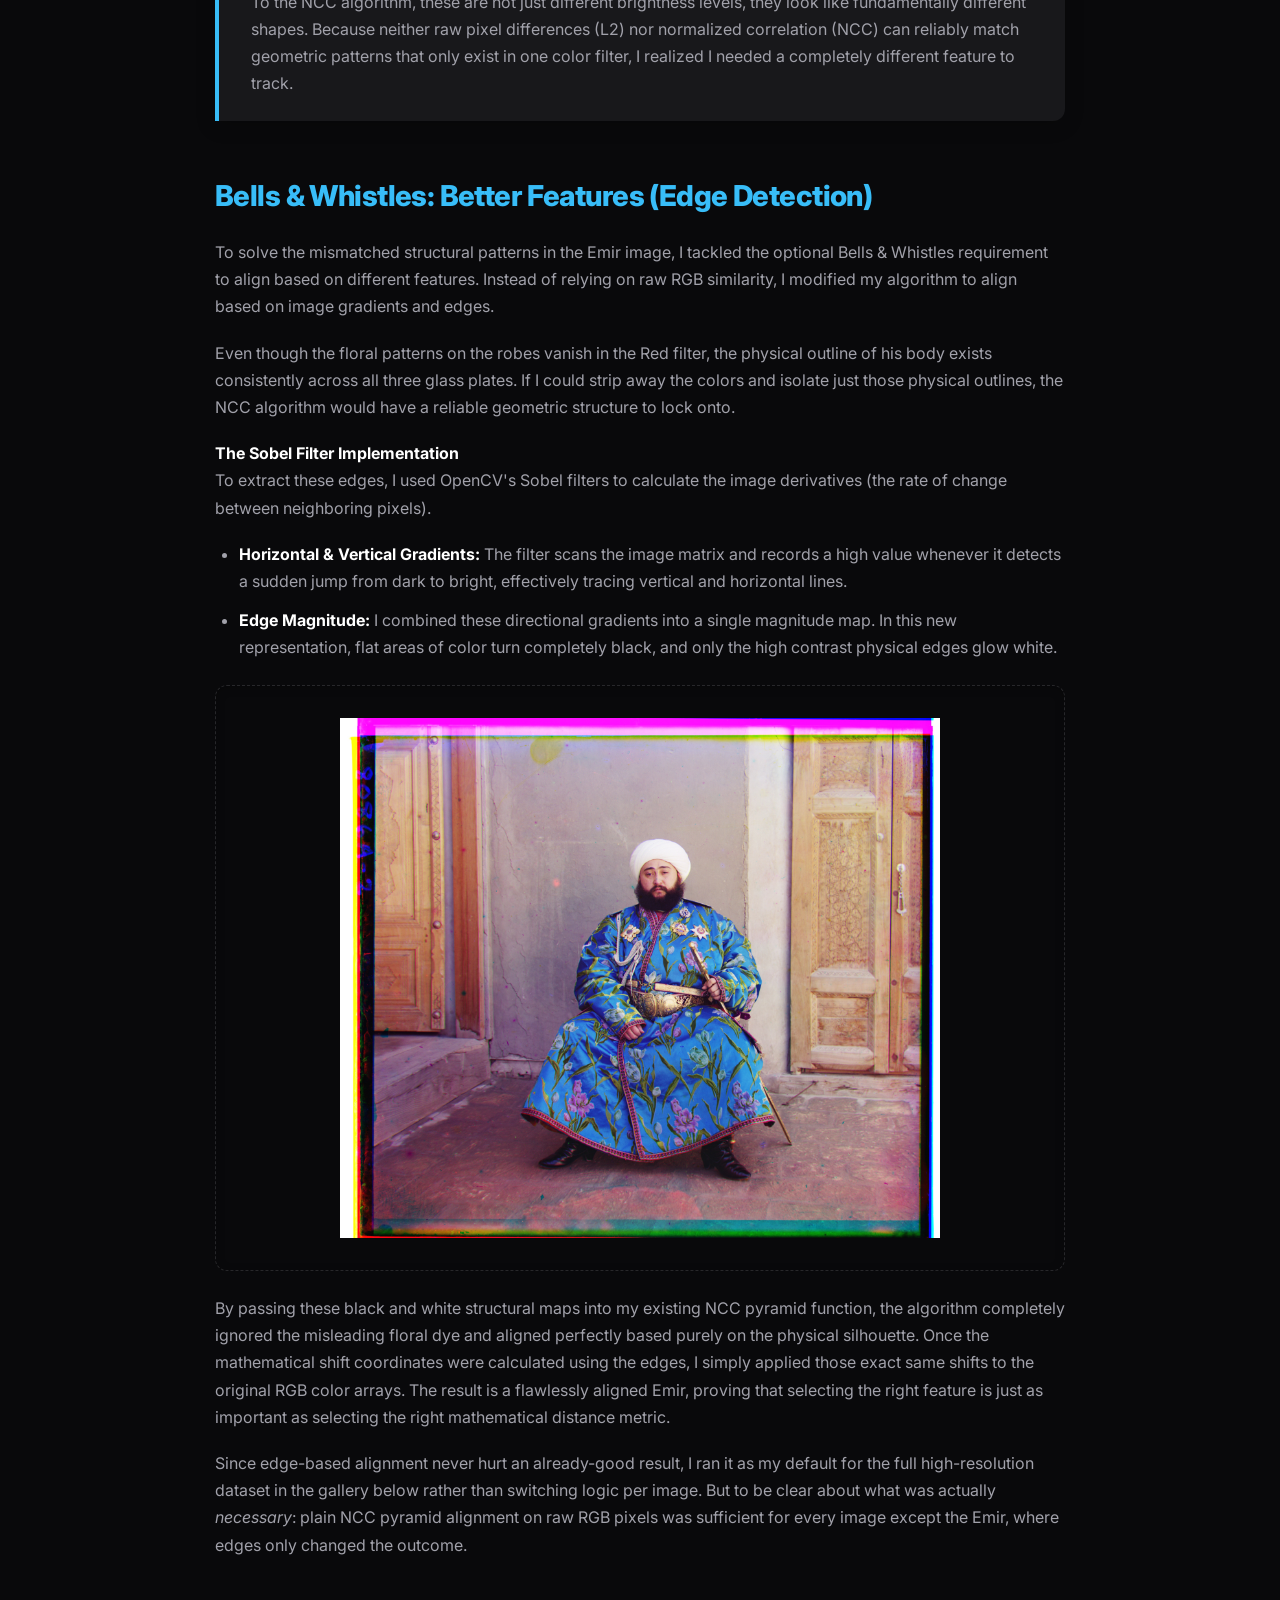
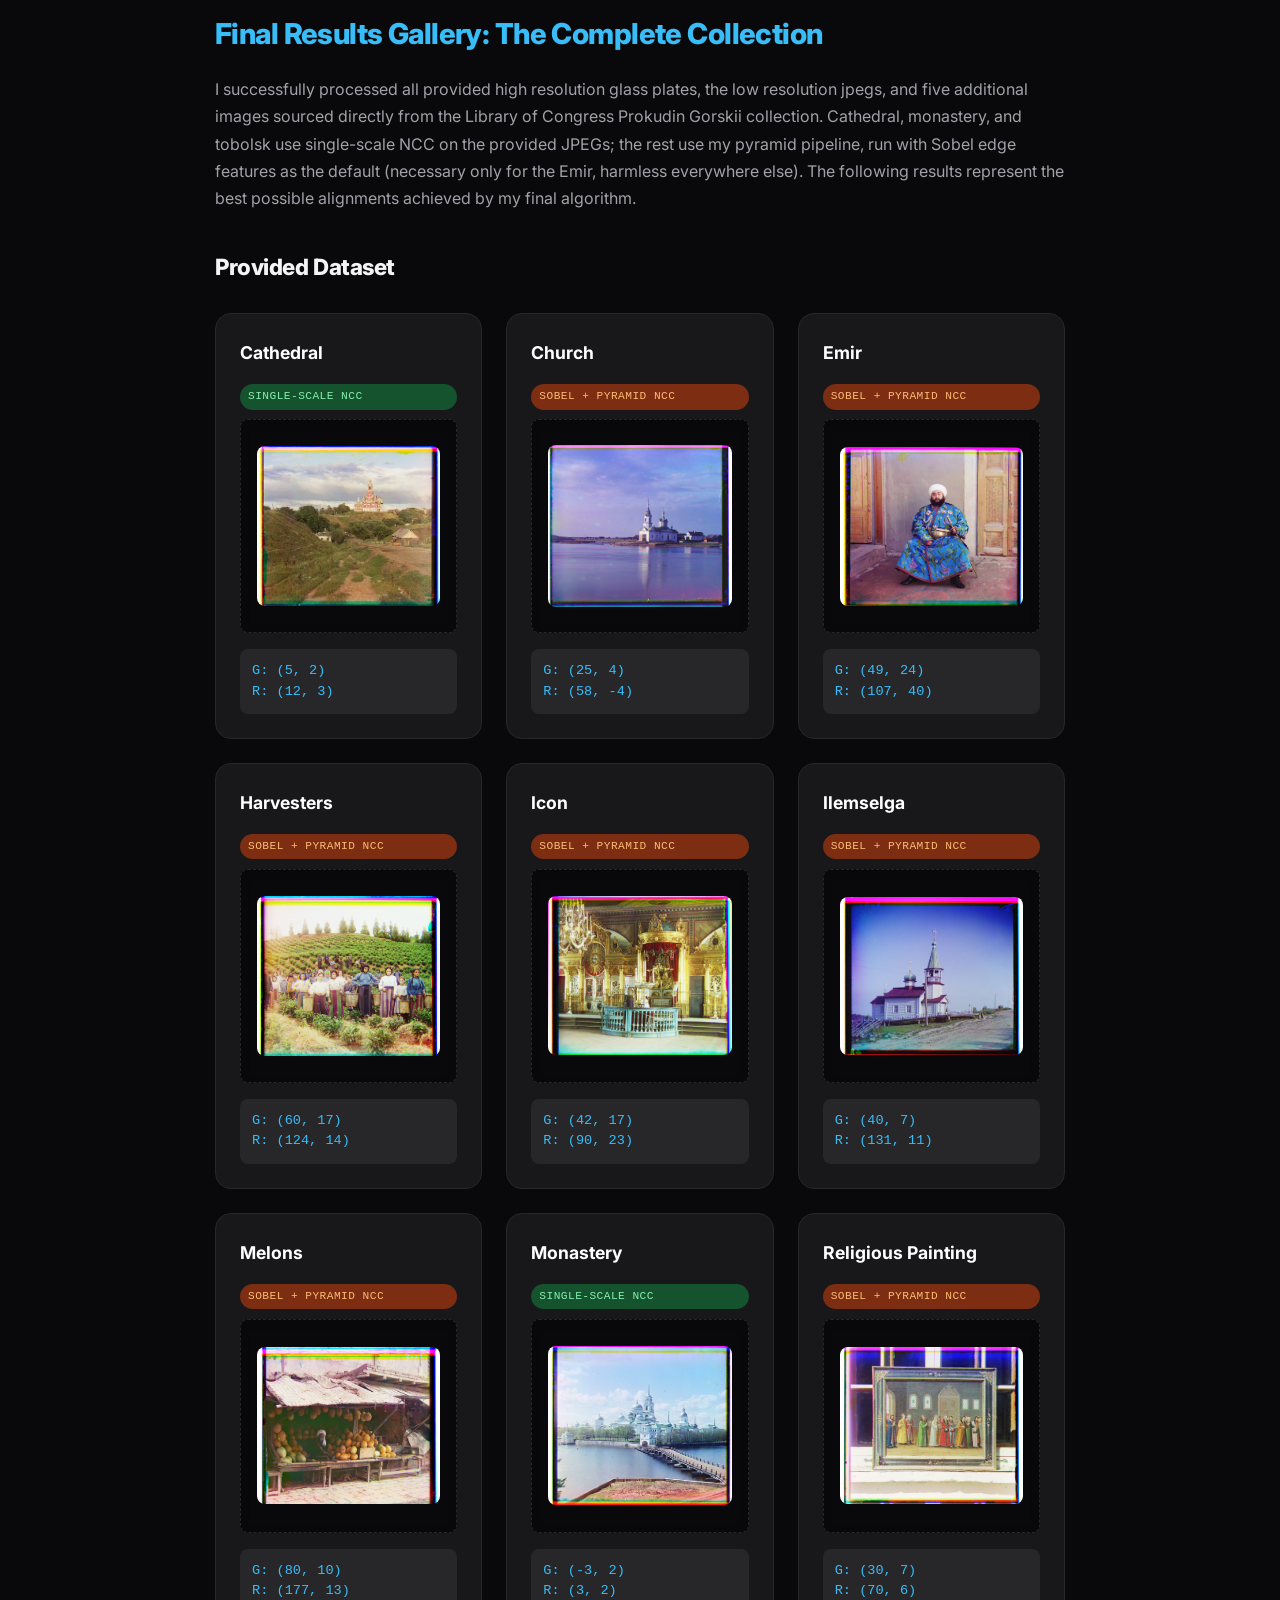
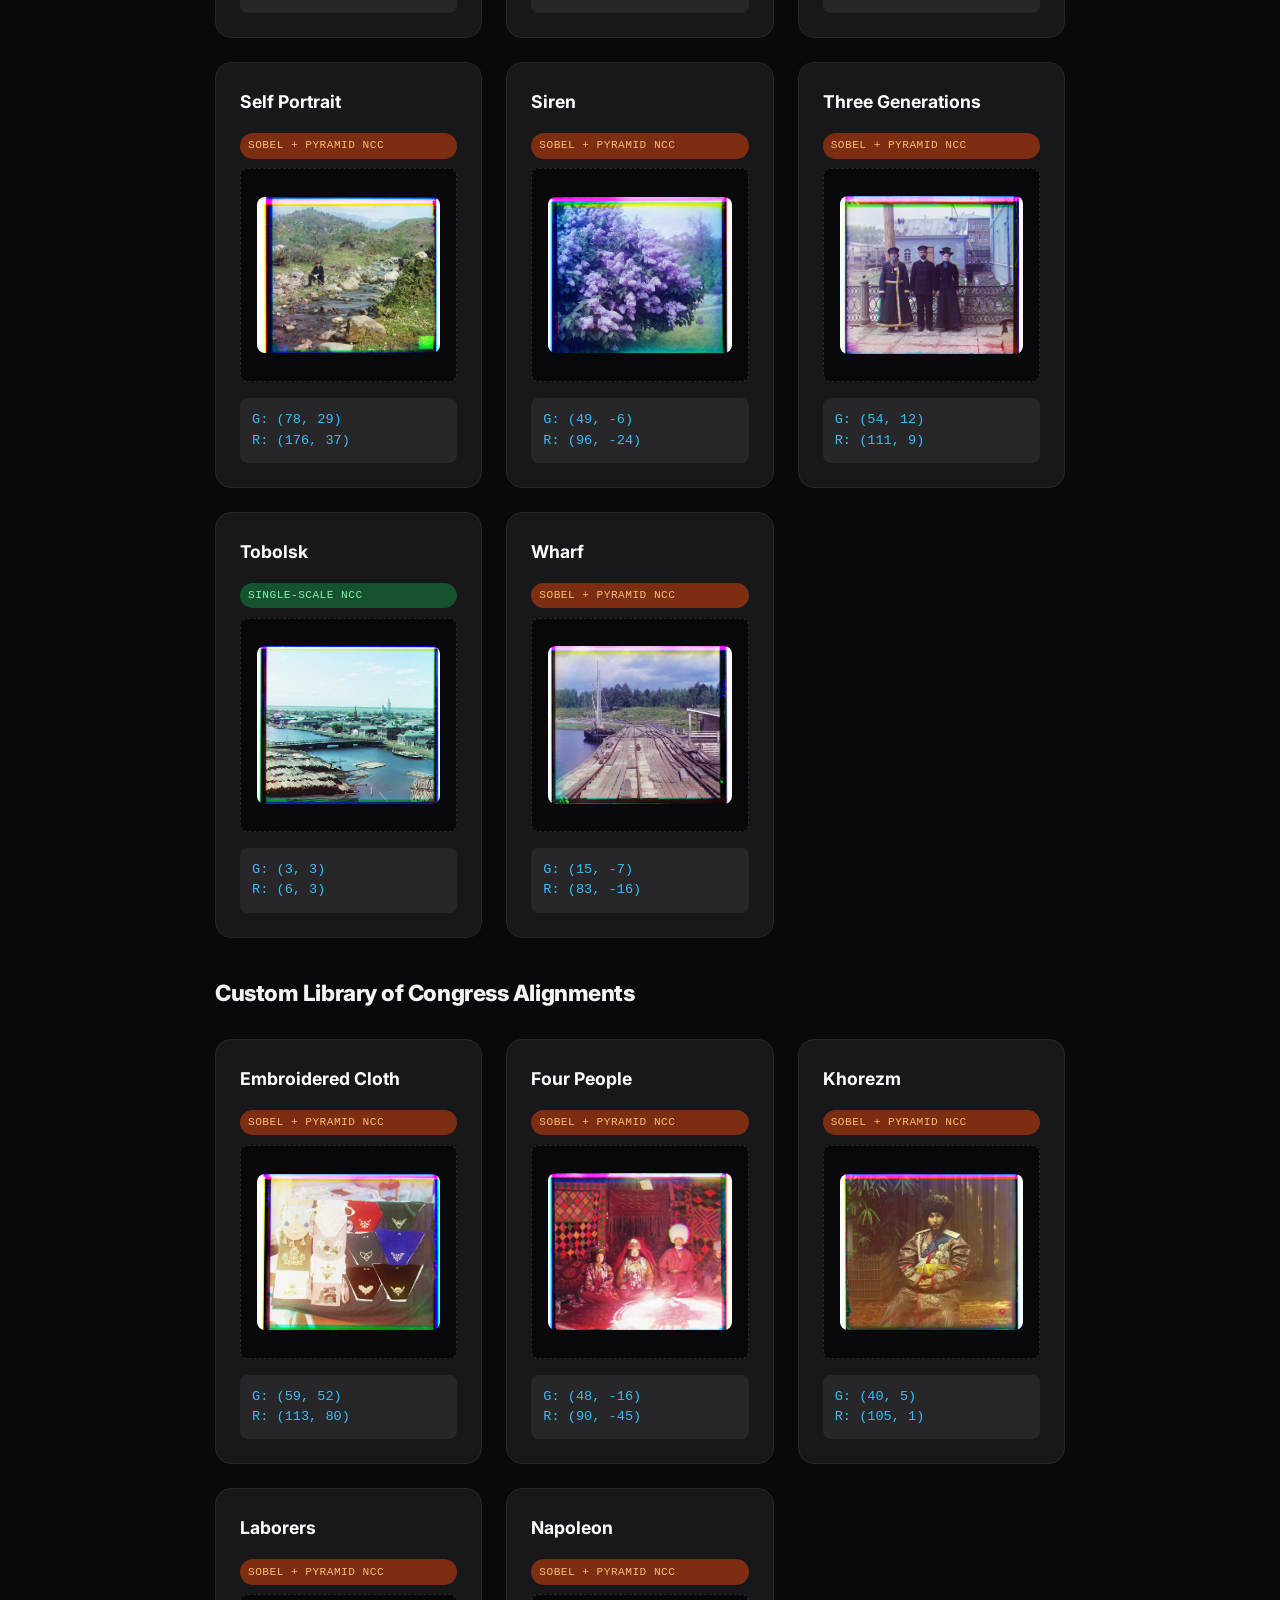
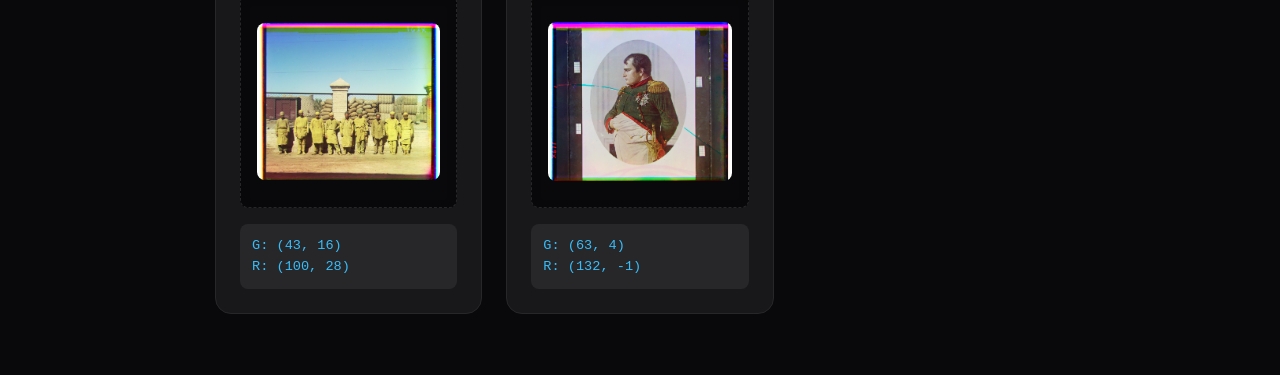
==== commit 258e4693: "fix" ====
--- a/1/index.html
+++ b/1/index.html
@@ -16,6 +16,7 @@
             --text-muted: #a1a1aa; 
             --accent-color: #38bdf8; 
             --accent-gradient: linear-gradient(135deg, #38bdf8, #818cf8);
+            --warn-color: #fbbf24;
         }
 
         body {
@@ -62,6 +63,7 @@
 
         .callout p:last-child, .callout ul:last-child { margin-bottom: 0; }
 
+        
         table {
             width: 100%;
             border-collapse: separate;
@@ -136,6 +138,12 @@
             gap: 1.5rem;
         }
 
+        .triple {
+            display: grid;
+            grid-template-columns: repeat(3, 1fr);
+            gap: 1.5rem;
+        }
+
         .gallery {
             display: grid;
             grid-template-columns: repeat(auto-fit, minmax(240px, 1fr));
@@ -182,6 +190,19 @@
             border-radius: 8px;
             line-height: 1.5;
         }
+
+        .badge {
+            display: inline-block;
+            font-family: ui-monospace, monospace;
+            font-size: 0.7rem;
+            text-transform: uppercase;
+            letter-spacing: 0.04em;
+            padding: 0.2rem 0.5rem;
+            border-radius: 999px;
+            margin-bottom: 0.6rem;
+        }
+        .badge.baseline { background: #14532d; color: #86efac; }
+        .badge.edges { background: #7c2d12; color: #fdba74; }
 
         @media print {
             body { background: white; color: black; max-width: 100%; padding: 0; }
@@ -254,6 +275,26 @@
 
     <p>When I tested both metrics on <code>cathedral.jpg</code>, the visual outputs were completely indistinguishable. Because the structural lighting on the building and landscape is relatively consistent across all three color filters, both algorithms landed on the exact same optimal pixel coordinates. This proved my baseline search grid was functioning perfectly.</p>
 
+    <p>Since L2 and NCC agreed exactly on cathedral, I didn't re-run both metrics on every remaining low-resolution JPEG; I used NCC directly for <code>monastery.jpg</code> and <code>tobolsk.jpg</code>, the other two low-res images provided for early testing:</p>
+
+    <div class="triple">
+        <div class="image-placeholder">
+            <img src="media/out_cathedral_ncc.jpg" alt="Cathedral aligned with single-scale NCC">
+        </div>
+        <div class="image-placeholder">
+            <img src="media/out_monastery_ncc.jpg" alt="Monastery aligned with single-scale NCC">
+        </div>
+        <div class="image-placeholder">
+            <img src="media/out_tobolsk_ncc.jpg" alt="Tobolsk aligned with single-scale NCC">
+        </div>
+    </div>
+
+    <p><strong>Offsets for Monastery and Tobolsk (single-scale NCC):</strong></p>
+    <ul>
+        <li><strong>Monastery:</strong> Green: (-3, 2), Red: (3, 2)</li>
+        <li><strong>Tobolsk:</strong> Green: (3, 3), Red: (6, 3)</li>
+    </ul>
+
     <h2>Scaling Up: The Image Pyramid</h2>
 
     <p>While single scale search worked perfectly for the low resolution <code>.jpg</code> files, the full size <code>.tif</code> glass plate scans presented a massive problem. High resolution images require much larger pixel displacements to align properly. If I expanded my exhaustive search window to cover the massive shifts needed for a <code>.tif</code> file, the exhaustive search would become prohibitively expensive and take hours to compute.</p>
@@ -288,10 +329,27 @@
 
     <p>To fix this, I swapped the mathematical engine of my pyramid from L2 to Normalized Cross Correlation (NCC). Because NCC bypasses raw pixel intensities, it never gets fooled by the mismatched brightness of the sky or water. It successfully locked onto the structural edges of the church domes on the tiniest image and perfectly maintained that alignment all the way down to the final high resolution output.</p>
 
+    <h3>Confirming NCC Generalizes Across the Dataset</h3>
+
+    <p>Church wasn't a one-off fix, but plain NCC pyramid alignment (no edge features, raw RGB pixels) handled the rest of the high-resolution dataset cleanly too. A few representative examples:</p>
+
+    <div class="triple">
+        <div class="image-placeholder">
+            <img src="media/out_harvesters_pyramid_ncc.jpg" alt="Harvesters aligned with pyramid NCC">
+        </div>
+        <div class="image-placeholder">
+            <img src="media/out_wharf_pyramid_ncc.jpg" alt="Wharf aligned with pyramid NCC">
+        </div>
+        <div class="image-placeholder">
+            <img src="media/out_siren_pyramid_ncc.jpg" alt="Siren aligned with pyramid NCC">
+        </div>
+    </div>
+
+
 
     <h2>The Limits of Correlation: The Emir Exception</h2>
 
-    <p>While NCC solved the snowballing error for the church and successfully processed the vast majority of the high resolution dataset, I quickly discovered it is not a silver bullet.</p>
+    <p>While NCC solved the snowballing error for the church and generalized cleanly across the rest of the high resolution dataset, I quickly discovered it is not a silver bullet.</p>
 
     <div class="side-by-side">
         <div class="image-placeholder">
@@ -332,79 +390,95 @@
 
     <p>By passing these black and white structural maps into my existing NCC pyramid function, the algorithm completely ignored the misleading floral dye and aligned perfectly based purely on the physical silhouette. Once the mathematical shift coordinates were calculated using the edges, I simply applied those exact same shifts to the original RGB color arrays. The result is a flawlessly aligned Emir, proving that selecting the right feature is just as important as selecting the right mathematical distance metric.</p>
 
+    <p>Since edge-based alignment never hurt an already-good result, I ran it as my default for the full high-resolution dataset in the gallery below rather than switching logic per image. But to be clear about what was actually <em>necessary</em>: plain NCC pyramid alignment on raw RGB pixels was sufficient for every image except the Emir, where edges only changed the outcome.</p>
+
     <h2>Final Results Gallery: The Complete Collection</h2>
 
-    <p>Using my finalized Sobel edge detection combined with Normalized Cross Correlation, I successfully processed all provided high resolution glass plates, the low resolution jpegs, and five additional images sourced directly from the Library of Congress Prokudin Gorskii collection. The following results represent the best possible alignments achieved by my final algorithm.</p>
+    <p>I successfully processed all provided high resolution glass plates, the low resolution jpegs, and five additional images sourced directly from the Library of Congress Prokudin Gorskii collection. Cathedral, monastery, and tobolsk use single-scale NCC on the provided JPEGs; the rest use my pyramid pipeline, run with Sobel edge features as the default (necessary only for the Emir, harmless everywhere else). The following results represent the best possible alignments achieved by my final algorithm.</p>
 
     <h3>Provided Dataset</h3>
     <div class="gallery">
         <div class="gallery-item">
             <strong>Cathedral</strong>
+            <span class="badge baseline">single-scale ncc</span>
             <div class="image-placeholder"><img src="media/out_cathedral_ncc.jpg" alt="Cathedral aligned with NCC"></div>
             <span class="coords">G: (5, 2)<br>R: (12, 3)</span>
         </div>
         <div class="gallery-item">
             <strong>Church</strong>
+            <span class="badge edges">sobel + pyramid ncc</span>
             <div class="image-placeholder"><img src="media/out_church_edges_ncc.jpg" alt="Church aligned with Sobel edges and NCC"></div>
             <span class="coords">G: (25, 4)<br>R: (58, -4)</span>
         </div>
         <div class="gallery-item">
             <strong>Emir</strong>
+            <span class="badge edges">sobel + pyramid ncc</span>
             <div class="image-placeholder"><img src="media/out_emir_edges_ncc.jpg" alt="Emir aligned with Sobel edges and NCC"></div>
             <span class="coords">G: (49, 24)<br>R: (107, 40)</span>
         </div>
         <div class="gallery-item">
             <strong>Harvesters</strong>
+            <span class="badge edges">sobel + pyramid ncc</span>
             <div class="image-placeholder"><img src="media/out_harvesters_edges_ncc.jpg" alt="Harvesters aligned with Sobel edges and NCC"></div>
             <span class="coords">G: (60, 17)<br>R: (124, 14)</span>
         </div>
         <div class="gallery-item">
             <strong>Icon</strong>
+            <span class="badge edges">sobel + pyramid ncc</span>
             <div class="image-placeholder"><img src="media/out_icon_edges_ncc.jpg" alt="Icon aligned with Sobel edges and NCC"></div>
             <span class="coords">G: (42, 17)<br>R: (90, 23)</span>
         </div>
         <div class="gallery-item">
             <strong>Ilemselga</strong>
+            <span class="badge edges">sobel + pyramid ncc</span>
             <div class="image-placeholder"><img src="media/out_ilemselga_edges_ncc.jpg" alt="Ilemselga aligned with Sobel edges and NCC"></div>
             <span class="coords">G: (40, 7)<br>R: (131, 11)</span>
         </div>
         <div class="gallery-item">
             <strong>Melons</strong>
+            <span class="badge edges">sobel + pyramid ncc</span>
             <div class="image-placeholder"><img src="media/out_melons_edges_ncc.jpg" alt="Melons aligned with Sobel edges and NCC"></div>
             <span class="coords">G: (80, 10)<br>R: (177, 13)</span>
         </div>
         <div class="gallery-item">
             <strong>Monastery</strong>
+            <span class="badge baseline">single-scale ncc</span>
             <div class="image-placeholder"><img src="media/out_monastery_ncc.jpg" alt="Monastery aligned with NCC"></div>
             <span class="coords">G: (-3, 2)<br>R: (3, 2)</span>
         </div>
         <div class="gallery-item">
-            <strong>Religous Painting</strong>
+            <strong>Religious Painting</strong>
+            <span class="badge edges">sobel + pyramid ncc</span>
             <div class="image-placeholder"><img src="media/out_religous_painting_edges_ncc.jpg" alt="Religious painting aligned with Sobel edges and NCC"></div>
             <span class="coords">G: (30, 7)<br>R: (70, 6)</span>
         </div>
         <div class="gallery-item">
             <strong>Self Portrait</strong>
+            <span class="badge edges">sobel + pyramid ncc</span>
             <div class="image-placeholder"><img src="media/out_self_portrait_edges_ncc.jpg" alt="Self portrait aligned with Sobel edges and NCC"></div>
             <span class="coords">G: (78, 29)<br>R: (176, 37)</span>
         </div>
         <div class="gallery-item">
             <strong>Siren</strong>
+            <span class="badge edges">sobel + pyramid ncc</span>
             <div class="image-placeholder"><img src="media/out_siren_edges_ncc.jpg" alt="Siren aligned with Sobel edges and NCC"></div>
             <span class="coords">G: (49, -6)<br>R: (96, -24)</span>
         </div>
         <div class="gallery-item">
             <strong>Three Generations</strong>
+            <span class="badge edges">sobel + pyramid ncc</span>
             <div class="image-placeholder"><img src="media/out_three_generations_edges_ncc.jpg" alt="Three generations aligned with Sobel edges and NCC"></div>
             <span class="coords">G: (54, 12)<br>R: (111, 9)</span>
         </div>
         <div class="gallery-item">
             <strong>Tobolsk</strong>
+            <span class="badge baseline">single-scale ncc</span>
             <div class="image-placeholder"><img src="media/out_tobolsk_ncc.jpg" alt="Tobolsk aligned with NCC"></div>
             <span class="coords">G: (3, 3)<br>R: (6, 3)</span>
         </div>
         <div class="gallery-item">
             <strong>Wharf</strong>
+            <span class="badge edges">sobel + pyramid ncc</span>
             <div class="image-placeholder"><img src="media/out_wharf_edges_ncc.jpg" alt="Wharf aligned with Sobel edges and NCC"></div>
             <span class="coords">G: (15, -7)<br>R: (83, -16)</span>
         </div>
@@ -414,26 +488,31 @@
     <div class="gallery">
         <div class="gallery-item">
             <strong>Embroidered Cloth</strong>
+            <span class="badge edges">sobel + pyramid ncc</span>
             <div class="image-placeholder"><img src="media/out_embroidered_cloth_pouches_edges_ncc.jpg" alt="Embroidered cloth aligned with Sobel edges and NCC"></div>
             <span class="coords">G: (59, 52)<br>R: (113, 80)</span>
         </div>
         <div class="gallery-item">
             <strong>Four People</strong>
+            <span class="badge edges">sobel + pyramid ncc</span>
             <div class="image-placeholder"><img src="media/out_four_people_edges_ncc.jpg" alt="Four people aligned with Sobel edges and NCC"></div>
             <span class="coords">G: (48, -16)<br>R: (90, -45)</span>
         </div>
         <div class="gallery-item">
             <strong>Khorezm</strong>
+            <span class="badge edges">sobel + pyramid ncc</span>
             <div class="image-placeholder"><img src="media/out_khorezm_edges_ncc.jpg" alt="Khorezm aligned with Sobel edges and NCC"></div>
             <span class="coords">G: (40, 5)<br>R: (105, 1)</span>
         </div>
         <div class="gallery-item">
             <strong>Laborers</strong>
+            <span class="badge edges">sobel + pyramid ncc</span>
             <div class="image-placeholder"><img src="media/out_laborers_edges_ncc.jpg" alt="Laborers aligned with Sobel edges and NCC"></div>
             <span class="coords">G: (43, 16)<br>R: (100, 28)</span>
         </div>
         <div class="gallery-item">
             <strong>Napoleon</strong>
+            <span class="badge edges">sobel + pyramid ncc</span>
             <div class="image-placeholder"><img src="media/out_napoleon_edges_ncc.jpg" alt="Napoleon aligned with Sobel edges and NCC"></div>
             <span class="coords">G: (63, 4)<br>R: (132, -1)</span>
         </div>
